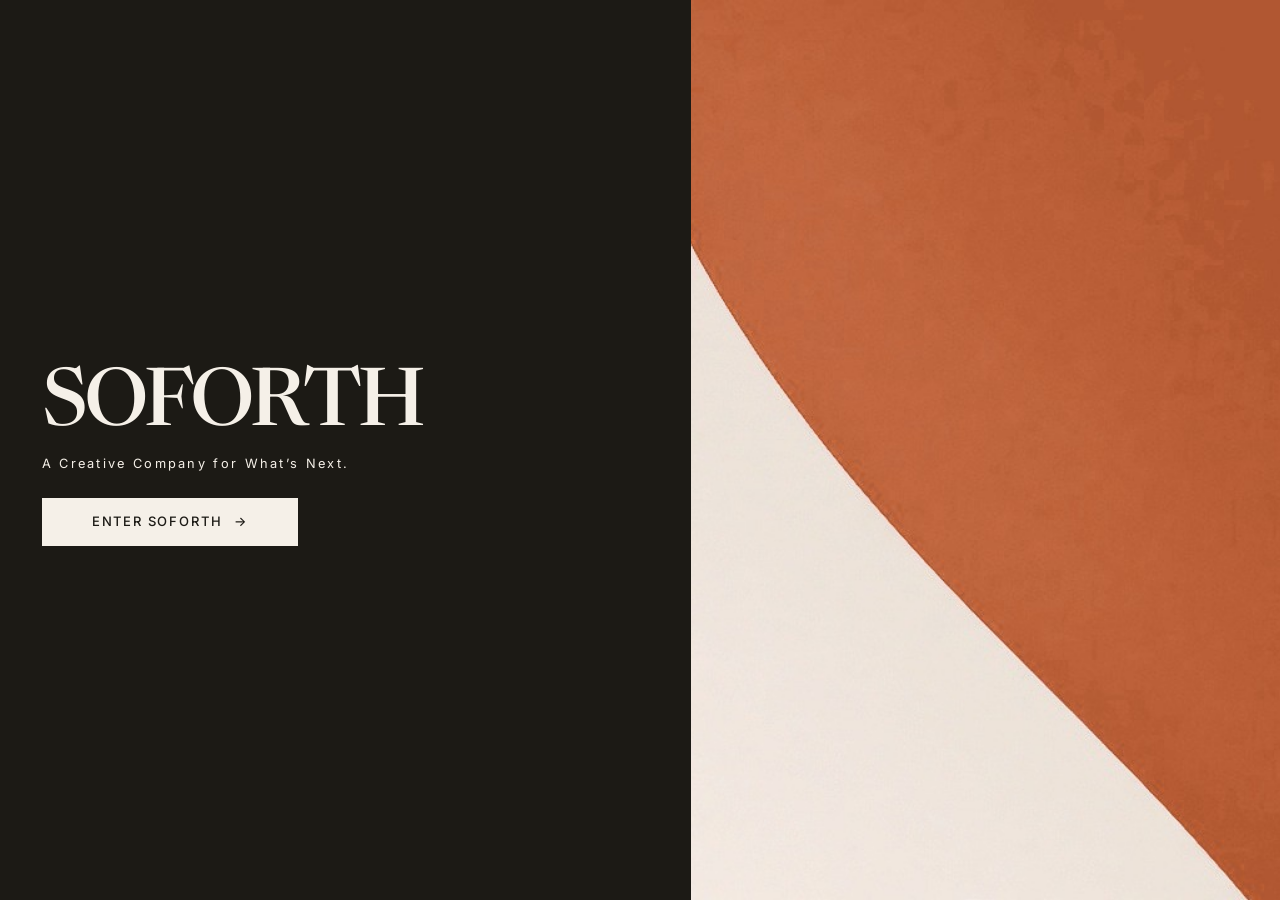
==== index.html @ f7edb219 "What you get: each workspace tool on a lit screen; drop brush thread and separate reel The 'What you" ====
<!DOCTYPE html>
<html lang="en">
<head>
  <meta charset="UTF-8" />
  <meta name="viewport" content="width=device-width, initial-scale=1.0" />
  <title>Soforth — A Creative Company for What’s Next.</title>
  <meta name="description" content="A creative company for what’s next." />
  <link rel="canonical" href="https://asksoforth.com/" />
  <meta property="og:type" content="website" />
  <meta property="og:site_name" content="Soforth" />
  <meta property="og:title" content="Soforth — A Creative Company for What’s Next." />
  <meta property="og:description" content="A creative company for what’s next." />
  <meta property="og:url" content="https://asksoforth.com/" />
  <meta property="og:image" content="https://asksoforth.com/images/connection.jpg" />
  <meta name="twitter:card" content="summary_large_image" />
  <link rel="preconnect" href="https://fonts.googleapis.com" />
  <link rel="preconnect" href="https://fonts.gstatic.com" crossorigin />
  <link href="https://fonts.googleapis.com/css2?family=Inter:wght@400;500&amp;family=Newsreader:ital,opsz,wght@0,6..72,500;1,6..72,500&amp;display=swap" rel="stylesheet" />
  <link rel="stylesheet" href="/css/soforth-public.css?v=sf1120c" />
  <script>
    /* Browsers without cross-page view transitions get a short fade instead. */
    if (!("onpagereveal" in window)) document.documentElement.classList.add("no-xvt");
  </script>
  <script type="speculationrules">
    { "prerender": [{ "source": "list", "urls": ["/studio/"], "eagerness": "moderate" }] }
  </script>
</head>
<body class="page-entrance">
  <a class="skip" href="#promise">Skip to the entrance</a>
  <header class="room entrance" id="entrance" aria-labelledby="promise">
    <div class="entrance__main">
      <div class="entrance__copy">
        <p class="wordmark">SOFORTH</p>
        <h1 class="statement" id="promise" tabindex="-1">A Creative Company for What’s Next.</h1>
        <a class="enter" href="/studio/"><span>Enter Soforth</span><span class="enter__arrow" aria-hidden="true">→</span></a>
      </div>
      <figure class="entrance__visual">
        <img src="/images/connection.jpg" width="1280" height="720" alt="Bone and burnt orange sharing one curved edge." />
      </figure>
    </div>
  </header>
  <script>
    (function () {
      var root = document.documentElement;
      if (!root.classList.contains("no-xvt")) return;
      if (window.matchMedia("(prefers-reduced-motion: reduce)").matches) return;
      var enter = document.querySelector(".enter");
      if (!enter) return;
      enter.addEventListener("click", function (event) {
        if (event.metaKey || event.ctrlKey || event.shiftKey || event.button !== 0) return;
        event.preventDefault();
        document.body.classList.add("is-leaving");
        window.setTimeout(function () { window.location.href = enter.href; }, 420);
      });
      window.addEventListener("pageshow", function () { document.body.classList.remove("is-leaving"); });
    })();
  </script>
</body>
</html>
---- css/soforth-public.css ----
/* Measured against bone #F5F0E8 and expressive orange #B65A32.
   Hue of #B65A32 is 0.0505 and saturation is 0.725.
   --orange-ink keeps that hue and saturation and lowers value
   until small text clears WCAG AA 4.5:1. #A8532E is 4.70:1.
   Bone on #B65A32 is 4.12:1, so small type on an orange field
   uses white, which is 4.67:1. Artwork stays #B65A32. */

:root {
  --bone: #f5f0e8;
  --ink: #1c1a15;
  --quiet: #5c564c;
  --on-dark: #ddd4c6;
  --line: #d5ccb8;
  --orange: #b65a32;
  --orange-ink: #a8532e;
  --on-orange: #ffffff;
}

* { box-sizing: border-box; }

@media (prefers-reduced-motion: reduce) {
  *, *::before, *::after {
    animation: none !important;
    transition: none !important;
    scroll-behavior: auto !important;
  }
}

body {
  margin: 0;
  min-height: 100vh;
  min-height: 100dvh;
  background: var(--bone);
  color: var(--ink);
  font-family: Inter, Helvetica, Arial, sans-serif;
  font-size: 16px;
  line-height: 1.5;
}

img { display: block; width: 100%; height: 100%; object-fit: cover; }
p, h1, h2, h3, h4, ul, ol, figure, figcaption { margin: 0; }
a { color: inherit; }
:focus-visible { outline: 2px solid var(--orange); outline-offset: 3px; }
.statement:focus,
.host__room:focus {
  outline: 2px solid var(--orange);
  outline-offset: 4px;
}
.entrance .statement:focus { outline-color: var(--bone); }

.banner {
  margin: 0;
  padding: 0.7rem 1.2rem;
  background: var(--ink);
  color: var(--bone);
  font-size: 13px;
  letter-spacing: 0.01em;
}

.skip {
  position: absolute;
  left: 0.6rem;
  top: -5rem;
  z-index: 3;
  display: inline-flex;
  align-items: center;
  min-height: 44px;
  padding: 0 0.9rem;
  background: var(--bone);
  color: var(--ink);
  font-size: 14px;
}
.skip:focus { top: 0.6rem; }

.u-hidden {
  position: absolute;
  width: 1px;
  height: 1px;
  padding: 0;
  margin: -1px;
  overflow: hidden;
  clip: rect(0, 0, 0, 0);
  white-space: nowrap;
  border: 0;
}

.world {
  order: 1;
  flex: 1;
  min-height: 0;
  width: min(1040px, 100%);
  margin-inline: auto;
  overflow: auto;
  background: var(--bone);
}

@media (prefers-reduced-motion: no-preference) {
  .world { scroll-behavior: smooth; }
  .is-arriving .entrance__main,
  .is-arriving .opener,
  .is-arriving .partner__open {
    animation: arrive 0.7s ease;
  }
}

@keyframes arrive {
  from { transform: translateY(12px); }
  to { transform: none; }
}

.kicker {
  font-size: 12px;
  font-weight: 500;
  letter-spacing: 0.16em;
  text-transform: uppercase;
  color: var(--quiet);
}
.kicker--on-dark { color: var(--on-dark); }
@media (max-width: 389px) {
  .kicker__line { display: block; }
}

.wordmark {
  font-family: Newsreader, Georgia, serif;
  font-weight: 500;
  font-size: 3.35rem;
  letter-spacing: -0.045em;
  line-height: 0.88;
}
.statement {
  margin-top: 0.9rem;
  font-family: Newsreader, Georgia, serif;
  font-size: 1.45rem;
  font-weight: 500;
  letter-spacing: -0.03em;
  line-height: 1.15;
}
.enter {
  display: inline-flex;
  align-items: center;
  justify-content: center;
  align-self: flex-start;
  width: 100%;
  min-height: 48px;
  margin-top: 1.25rem;
  padding: 0 1.35rem;
  background: var(--bone);
  color: var(--ink);
  font-size: 13px;
  font-weight: 500;
  letter-spacing: 0.14em;
  text-transform: uppercase;
  text-decoration: none;
}
.quiet-path { display: flex; flex-wrap: wrap; gap: 0.2rem 1.2rem; margin-top: 0.55rem; }
.quiet-path a {
  display: inline-flex;
  align-items: center;
  min-height: 44px;
  color: var(--on-dark);
  font-size: 15px;
  text-underline-offset: 0.28rem;
}
.body { margin-top: 0.75rem; max-width: 36em; color: var(--quiet); }
.body--light { color: var(--on-dark); }

.host {
  order: 2;
  flex: none;
  width: 100%;
  background: var(--bone);
  color: var(--ink);
  border-top: 1px solid var(--line);
  padding-bottom: env(safe-area-inset-bottom);
}
.host__bar {
  display: grid;
  grid-template-columns: auto minmax(0, 1fr) auto;
  grid-template-areas: "folio room book" "else else else";
  gap: 0 0.65rem;
  align-items: center;
  width: min(1040px, 100%);
  margin-inline: auto;
  padding: 0.15rem 0.85rem 0.1rem;
}
.host__folio { grid-area: folio; display: flex; flex-direction: row; align-items: center; gap: 0.4rem; }
.host__room { grid-area: room; align-self: center; }
.host__else { grid-area: else; display: flex; flex-wrap: wrap; gap: 0.1rem 0.85rem; }
.host__book { grid-area: book; }
.host__brand {
  position: absolute;
  width: 1px;
  height: 1px;
  padding: 0;
  margin: -1px;
  overflow: hidden;
  clip: rect(0, 0, 0, 0);
  white-space: nowrap;
  border: 0;
  font-size: 11px;
  font-weight: 500;
  letter-spacing: 0.18em;
  text-transform: uppercase;
}
.host__thread { display: block; width: 2.25rem; height: 2px; background: var(--line); }
.host__thread i { display: block; height: 100%; background: var(--orange); transition: width 0.55s ease; }
.host[data-step="1"] .host__thread i { width: 33%; }
.host[data-step="2"] .host__thread i { width: 66%; }
.host[data-step="3"] .host__thread i { width: 100%; }
.host__count { font-size: 12px; letter-spacing: 0.14em; color: var(--quiet); }
.host__room {
  margin: 0;
  font-family: Newsreader, Georgia, serif;
  font-size: 1.2rem;
  font-weight: 500;
  letter-spacing: -0.03em;
  line-height: 1;
  max-width: none;
}
.host__else a {
  display: inline-flex;
  align-items: center;
  min-height: 44px;
  color: var(--quiet);
  font-size: 15px;
  text-decoration: none;
}
.host__else a + a::before { content: "·"; margin-right: 0.85rem; color: var(--quiet); }
.host__book {
  display: inline-flex;
  align-items: center;
  justify-content: flex-end;
  width: auto;
  min-height: 44px;
  color: var(--ink);
  font-size: 12px;
  font-weight: 500;
  letter-spacing: 0.04em;
  text-transform: uppercase;
  text-decoration: none;
  white-space: nowrap;
  border-bottom: 1px solid var(--ink);
}
@media (max-width: 389px) {
  .host__thread { width: 1.5rem; }
  .host__room { font-size: 1.12rem; letter-spacing: -0.04em; }
  .host__book { font-size: 11px; letter-spacing: 0.02em; }
}

.entrance { background: var(--ink); color: var(--bone); }
.entrance__main { display: flex; flex-direction: column; }
.entrance__visual { order: -1; height: 220px; background: var(--orange); }
.entrance__visual img { object-position: 64% 42%; }
.entrance__copy { display: flex; flex-direction: column; padding: 1.35rem 1.2rem 0.5rem; }

.opener { background: var(--bone); color: var(--ink); }
.opener img { height: 210px; object-position: 28% center; }
.opener figcaption { padding: 1.2rem 1.15rem 1.35rem; }
.opener h1,
.opener h2,
.partner__block h2,
.close h2 {
  font-family: Newsreader, Georgia, serif;
  font-weight: 500;
  letter-spacing: -0.03em;
  line-height: 1.02;
}
.opener h1,
.opener h2 { margin-top: 0.4rem; font-size: 2.45rem; }
.opener figcaption p:last-child { margin-top: 0.7rem; max-width: 22em; color: #3c3832; }
.opener figcaption h1 + p { margin-top: 0.9rem; max-width: 34em; }

.folio {
  display: grid;
  grid-template-columns: 2.8rem minmax(0, 1fr);
  min-height: 168px;
  background: var(--bone);
  color: var(--ink);
  border-top: 1px solid var(--line);
}
.folio__spine {
  display: flex;
  align-items: center;
  justify-content: center;
  background: var(--orange);
  color: var(--on-orange);
}
.folio__spine p {
  margin: 0;
  writing-mode: vertical-rl;
  transform: rotate(180deg);
  font-family: Newsreader, Georgia, serif;
  font-size: 0.78rem;
  letter-spacing: 0.18em;
}
.folio__page { overflow: hidden; padding: 1.15rem 0 1.05rem 0.9rem; }
.folio__word { margin-top: 0.55rem; font-size: 3.15rem; line-height: 0.82; letter-spacing: -0.055em; white-space: nowrap; }
.folio__line { margin-top: 0.45rem; color: var(--quiet); }

.screen-moment { position: relative; height: 280px; background: var(--ink); color: var(--bone); }
.screen-moment img { object-position: center 62%; }
.screen-moment__copy { position: absolute; left: 1.15rem; right: 1.15rem; top: 1.15rem; max-width: 18rem; }
.screen-moment__line {
  margin-top: 0.45rem;
  font-family: Newsreader, Georgia, serif;
  font-weight: 500;
  font-size: 1.55rem;
  letter-spacing: -0.03em;
  line-height: 1.12;
  max-width: 16em;
}

.expression { background: var(--bone); color: var(--ink); }
.expression figure { height: 168px; background: var(--bone); }
.expression img { object-position: center 36%; }
.expression__copy { padding: 1.2rem 1.15rem 1.5rem; }
.expression__line {
  margin-top: 0.3rem;
  font-family: Newsreader, Georgia, serif;
  font-style: italic;
  font-weight: 500;
  font-size: 1.95rem;
  letter-spacing: -0.03em;
  line-height: 1.08;
}
.note { padding: 0.2rem 1.15rem 1.3rem; color: var(--quiet); font-size: 14px; }
.contact { padding: 0.2rem 1.2rem 1.6rem; }
.contact a {
  display: inline-flex;
  align-items: center;
  min-height: 44px;
  color: var(--ink);
  font-size: 15px;
  text-decoration: underline;
  text-underline-offset: 0.22em;
}

.partner { background: var(--bone); }
.partner__block,
.partner__paths,
.partner__experience { padding: 1.35rem 1.2rem 0.2rem; }
.partner__block h2,
.partner h3 { margin-top: 0.45rem; font-size: 2.05rem; max-width: 14em; }
.makes__lead {
  margin: 0.7rem 0 0;
  max-width: 28em;
  color: var(--ink);
  font-size: 1.0625rem;
  line-height: 1.45;
}
.makes { list-style: none; padding: 0; margin-top: 0.85rem; }
.makes li { margin-top: 0.85rem; color: var(--quiet); }
.makes strong {
  display: block;
  color: var(--ink);
  font-family: Newsreader, Georgia, serif;
  font-weight: 500;
  font-size: 1.45rem;
}
.ways { list-style: none; padding: 0.35rem 0 0; }
.ways__lead { margin-top: 0.4rem; color: var(--quiet); }
.ways__item {
  display: grid;
  grid-template-columns: 2.4rem minmax(0, 1fr);
  gap: 0.35rem 0.7rem;
  padding: 1.05rem 0 1.1rem;
  border-top: 1px solid var(--line);
}
.ways__item--2 { margin-left: 0.7rem; }
.ways__item--3 { margin-left: 1.4rem; }
.ways__index {
  color: var(--orange-ink);
  font-family: Newsreader, Georgia, serif;
  font-size: 1.15rem;
  padding-top: 0.15rem;
}
.ways h3 {
  font-family: Newsreader, Georgia, serif;
  font-weight: 500;
  font-size: 1.85rem;
  letter-spacing: -0.03em;
}
.ways h3::before {
  content: "";
  display: block;
  height: 2px;
  margin-bottom: 0.55rem;
  background: var(--orange);
}
.ways__item--1 h3::before { width: 1.6rem; }
.ways__item--2 h3::before { width: 3.4rem; }
.ways__item--3 h3::before { width: 6.2rem; }
.epithet {
  margin-top: 0.15rem;
  color: var(--orange-ink);
  font-family: Newsreader, Georgia, serif;
  font-style: italic;
  font-size: 1.2rem;
}
.benefit { margin-top: 0.35rem; max-width: 38em; }
.ways ul { list-style: none; padding: 0.5rem 0 0; }
.ways li li { margin-top: 0.4rem; color: var(--quiet); }
.aside { margin: 1.15rem 0 0.4rem; max-width: 38em; color: var(--quiet); font-size: 15px; }
.steps { list-style: none; padding: 0.55rem 0 0.4rem; }
.steps li {
  display: grid;
  grid-template-columns: 2.4rem minmax(0, 1fr);
  gap: 0.25rem 0.75rem;
  align-items: baseline;
  padding: 0.72rem 0;
  border-top: 1px solid var(--line);
}
.steps span { color: var(--orange-ink); font-family: Newsreader, Georgia, serif; font-size: 1.15rem; }
.steps strong { font-family: Newsreader, Georgia, serif; font-weight: 500; font-size: 1.25rem; }
.steps em { grid-column: 2; font-style: normal; color: var(--quiet); }
.close { padding: 1.5rem 1.2rem 1.7rem; background: var(--ink); color: var(--bone); }
.close h2 { margin-top: 0.4rem; font-size: 2.2rem; max-width: 12em; }
.dest { margin-top: 0.75rem; color: var(--on-dark); font-size: 14px; }

@media (min-width: 720px) {
  .wordmark { font-size: 4.4rem; }
  .statement { font-size: 1.7rem; }
  .enter { width: auto; min-width: 16rem; }
  .entrance__main { display: grid; grid-template-columns: 1.05fr 0.95fr; min-height: 520px; }
  .entrance__visual { order: 0; height: auto; min-height: 520px; }
  .entrance__visual img { object-position: 68% center; }
  .entrance__copy { justify-content: center; padding: 2.6rem 2.2rem; }
  .opener { display: grid; }
  .opener img { height: 280px; min-height: 0; object-position: left center; }
  .folio { grid-template-columns: 3.4rem minmax(0, 1fr); min-height: 210px; }
  .folio__spine p { font-size: 0.9rem; letter-spacing: 0.24em; }
  .folio__page { padding: 1.7rem 0 1.35rem 1.4rem; }
  .folio__word { margin-top: 0.7rem; font-size: 6.4rem; }
  .screen-moment { height: 300px; }
  .screen-moment__copy { left: 2rem; top: 1.6rem; max-width: 22rem; }
  .screen-moment__line { font-size: 2rem; }
  .expression { display: grid; grid-template-columns: 0.92fr 1.08fr; align-items: center; }
  .expression figure { height: 240px; min-height: 0; }
  .expression__copy { display: flex; flex-direction: column; justify-content: flex-end; padding: 2rem 1.8rem 2.2rem 1.5rem; }
  .expression__line { font-size: 2.05rem; }
  .partner__open { display: grid; grid-template-columns: 1.05fr 0.95fr; gap: 2rem; padding: 2.2rem 2rem 0.4rem; }
  .partner__block { padding: 0; }
  .partner__block h2 { font-size: 2.4rem; }
  .partner__paths,
  .partner__experience { padding-left: 2rem; padding-right: 2rem; }
  .ways__item--2 { margin-left: 1.6rem; }
  .ways__item--3 { margin-left: 3.2rem; }
  .ways h3 { font-size: 2.05rem; }
  .close { display: grid; grid-template-columns: 1.05fr 0.95fr; gap: 2rem; align-items: end; padding: 2.4rem 2rem; }
  .close h2 { font-size: 2.8rem; }
}

@media (min-width: 760px) {
  .host__bar {
    grid-template-columns: 7.2rem minmax(0, 1fr) auto;
    grid-template-areas: "folio room book" "folio else book";
    column-gap: 1.15rem;
    row-gap: 0.1rem;
    min-height: 78px;
    padding: 0.5rem 1.15rem 0.55rem;
  }
  .host__brand {
    position: static;
    width: auto;
    height: auto;
    margin: 0;
    overflow: visible;
    clip: auto;
    white-space: normal;
  }
  .host__folio { flex-direction: column; align-items: flex-start; gap: 0.28rem; }
  .host__thread { width: 4.6rem; margin-left: 0; }
  .host__room { font-size: 1.55rem; }
  .host__book {
    justify-content: flex-start;
    width: auto;
    min-height: 48px;
    font-size: 13px;
    letter-spacing: 0.08em;
    border-bottom: 1px solid var(--ink);
  }
}

@media (min-width: 1040px) {
  .wordmark { font-size: 5rem; }
  .statement { margin-top: 1.15rem; font-size: 1.85rem; }
  .entrance__main { min-height: 560px; grid-template-columns: 1.08fr 0.92fr; }
  .entrance__visual { min-height: 560px; }
  .entrance__copy { padding: 3.2rem 2.6rem; }
  .opener {
    display: grid;
    grid-template-columns: 1.12fr 0.88fr;
    height: auto;
    align-items: stretch;
  }
  .opener img { height: 100%; min-height: 380px; object-position: 30% center; }
  .opener figcaption {
    position: static;
    width: auto;
    display: flex;
    flex-direction: column;
    justify-content: flex-end;
    padding: 2.2rem 2rem 2.4rem 1.7rem;
  }
  .opener h1,
  .opener h2 { font-size: 2.45rem; line-height: 1.08; }
  .folio { grid-template-columns: 4.25rem minmax(0, 1fr); min-height: 250px; }
  .folio__spine p { font-size: 0.95rem; letter-spacing: 0.28em; }
  .folio__page { padding: 1.85rem 0 1.55rem 1.6rem; }
  .folio__word { margin-top: 1.15rem; font-size: 10.5rem; line-height: 0.8; }
  .folio__line { margin-top: 0.35rem; }
  .screen-moment { height: 320px; }
  .screen-moment__copy { left: 2.2rem; right: 2.2rem; top: 2.1rem; max-width: 22rem; }
  .screen-moment__line { font-size: 2.15rem; }
  .expression { min-height: 0; align-items: center; }
  .expression figure { height: 260px; min-height: 0; }
  .expression__copy { padding: 2rem 2rem 2.3rem 1.7rem; }
  .expression__line { font-size: 2.7rem; }
  .note { padding: 0.85rem 1.5rem 1.1rem; }
  .partner__open { padding: 2.4rem 2rem 2rem; }
  .partner__block h2 { font-size: 2.5rem; }
  .partner__paths { padding: 0.4rem 2rem 1.2rem; }
  .ways__item { grid-template-columns: 3.2rem minmax(0, 1fr); gap: 0.35rem 0.8rem; padding: 1.15rem 0 1.2rem; }
  .ways__item--2 { margin-left: 2.4rem; }
  .ways__item--3 { margin-left: 4.8rem; }
  .ways__index { font-size: 1.2rem; }
  .ways h3 { font-size: 2.15rem; }
  .partner__experience { padding: 0.2rem 2rem 1.6rem; }
  .steps li { grid-template-columns: 2.6rem 11rem minmax(0, 1fr); gap: 0.8rem; }
  .steps em { grid-column: auto; }
  .close { padding: 2.6rem 2rem; }
  .close h2 { font-size: 3rem; }
}

@media (prefers-reduced-motion: no-preference) {
  html:has(body.page-studio) { scroll-behavior: smooth; }
}

.page-entrance { background: var(--ink); color: var(--bone); }
.page-entrance .entrance,
.page-entrance .entrance__main { min-height: 100vh; min-height: 100dvh; }
.page-entrance .entrance__copy { flex: 1; justify-content: flex-end; padding-bottom: 1.6rem; }

.page-studio { background: var(--bone); }
.site-head {
  position: sticky;
  top: 0;
  z-index: 2;
  background: var(--bone);
  border-bottom: 1px solid var(--line);
}
.site-head__inner {
  display: flex;
  flex-wrap: nowrap;
  align-items: center;
  justify-content: space-between;
  gap: 0.75rem;
  width: min(1040px, 100%);
  margin-inline: auto;
  padding: 0.2rem 1rem;
}
.site-head__mark {
  display: inline-flex;
  align-items: center;
  min-height: 44px;
  font-family: Newsreader, Georgia, serif;
  font-weight: 500;
  font-size: 1.35rem;
  letter-spacing: 0.12em;
  text-decoration: none;
}
.site-nav {
  display: flex;
  flex: 0 0 auto;
  flex-wrap: nowrap;
  align-items: center;
  gap: 0.15rem 0.85rem;
}
.site-nav a {
  display: inline-flex;
  align-items: center;
  min-height: 44px;
  color: var(--ink);
  font-size: 15px;
  text-decoration: none;
  white-space: nowrap;
}
.site-nav a.site-nav__talk {
  min-height: 44px;
  padding: 0 0.85rem;
  border: 1px solid var(--ink);
  font-size: 12px;
  font-weight: 500;
  letter-spacing: 0.08em;
  text-transform: uppercase;
}
.site-nav a.site-nav__talk:hover {
  background: var(--ink);
  color: var(--bone);
}
.site-foot {
  width: min(1040px, 100%);
  margin-inline: auto;
  padding: 0.35rem 1.15rem 1.1rem;
}
.site-foot a {
  display: inline-flex;
  align-items: center;
  min-height: 44px;
  color: var(--quiet);
  font-size: 15px;
  text-decoration: none;
}
.page-studio .close {
  display: flex;
  flex-direction: column;
  align-items: flex-start;
  gap: 0;
  padding: 2rem 1.2rem 1.5rem;
}
.page-studio .close h2 {
  color: var(--bone);
  max-width: 11em;
}
.page-studio .close .body { margin-top: 0.85rem; max-width: 34em; }
.close__book {
  display: inline-flex;
  align-items: center;
  justify-content: center;
  min-height: 48px;
  margin-top: 1.35rem;
  padding: 0 1.25rem;
  background: var(--orange);
  color: var(--on-orange);
  font-size: 15px;
  font-weight: 500;
  letter-spacing: 0.08em;
  text-transform: uppercase;
  text-decoration: none;
}
.close__book:hover { background: var(--orange-ink); }
.close__book:focus-visible { outline-color: var(--bone); }
.page-studio .close { border-top: 3px solid var(--orange); }
.close__mail { margin: 0.35rem 0 0; }
.close__mail a {
  display: inline-flex;
  align-items: center;
  min-height: 44px;
  color: var(--bone);
  font-size: 15px;
  text-decoration: underline;
  text-underline-offset: 0.22em;
}
@media (max-width: 389px) {
  .site-head__mark { font-size: 1.15rem; letter-spacing: 0.08em; }
  .site-nav { gap: 0.35rem; }
  .site-nav a.site-nav__talk { padding: 0 0.65rem; letter-spacing: 0.05em; }
}
.site-main {
  width: min(1040px, 100%);
  margin-inline: auto;
}
.page-studio .site-main { width: 100%; max-width: none; }
.page-studio #story { width: min(1040px, 100%); margin-inline: auto; }
.page-studio #story,
.page-studio #services,
.page-studio #contact { scroll-margin-top: 6.5rem; }

@media (min-width: 720px) {
  .page-entrance .entrance__copy { justify-content: center; padding-bottom: 2.2rem; }
}

.page-entrance .statement {
  margin-top: 0.85rem;
  max-width: 18em;
  font-family: Inter, Helvetica, Arial, sans-serif;
  font-size: 0.8125rem;
  font-weight: 400;
  letter-spacing: 0.11em;
  line-height: 1.55;
  text-wrap: balance;
}
.page-entrance .enter { margin-top: 1.45rem; }
.page-studio .folio { grid-template-columns: minmax(0, 1fr); min-height: 0; }
.page-studio .folio__page {
  min-height: 0;
  border-left: 0.4rem solid var(--orange);
  padding: 0.7rem 0 0.55rem 0.85rem;
}
.page-studio .folio__word {
  margin-top: 0;
  font-size: clamp(2.15rem, 5.2vw, 3.35rem);
  line-height: 0.9;
  letter-spacing: -0.045em;
}
.page-studio .screen-moment { height: 168px; }
.page-studio .screen-moment img { object-fit: cover; object-position: center 46%; }
.page-studio .expression figure { height: 240px; }
.page-studio .expression img { object-fit: cover; object-position: center 78%; }
.page-studio .opener .lede {
  margin-top: 0.95rem;
  max-width: 36em;
  font-family: Inter, Helvetica, Arial, sans-serif;
  font-size: 1.0625rem;
  font-weight: 400;
  line-height: 1.55;
  color: #3c3832;
}
.page-studio .opener figcaption .credo {
  margin-top: 1.15rem;
  padding-top: 0.75rem;
  border-top: 1px solid var(--line);
  max-width: 16em;
  font-family: Newsreader, Georgia, serif;
  font-style: italic;
  font-weight: 500;
  font-size: 1.2rem;
  line-height: 1.35;
  color: var(--ink);
}
.page-studio .ways__item,
.page-studio .ways__item--2,
.page-studio .ways__item--3 { margin-left: 0; }
.page-studio .ways { display: grid; }
.page-studio .ways h3::before { width: 1.6rem; }
.page-studio .aside {
  margin: 1.85rem 0 0.35rem;
  padding-top: 0.95rem;
  border-top: 1px solid rgba(28, 26, 21, 0.2);
  max-width: none;
  font-family: Newsreader, Georgia, serif;
  font-style: italic;
  font-weight: 500;
  font-size: 0.95rem;
  line-height: 1.45;
  color: var(--quiet);
}
.practice {
  display: block;
  padding: 3.2rem max(1.15rem, calc((100% - 1040px) / 2)) 2.6rem;
  border-top: 1px solid var(--line);
  background: var(--bone);
}
.practice .kicker { color: var(--orange-ink); }
.practice h2 {
  margin-top: 0.65rem;
  max-width: 12em;
  font-family: Newsreader, Georgia, serif;
  font-weight: 500;
  font-size: clamp(2.75rem, 5.6vw, 5.05rem);
  letter-spacing: -0.035em;
  line-height: 0.92;
}
.practice h2::before { content: none; }
.practice__rule {
  width: 4.75rem;
  height: 2px;
  margin: 1.15rem 0 0;
  border: 0;
  background: var(--orange);
}
.practice__note {
  margin-top: 0.95rem;
  max-width: 28em;
  color: #3c3832;
  font-size: 1.0625rem;
  line-height: 1.5;
}
.page-studio .partner { background: transparent; }
.page-studio .partner__warm {
  width: min(1040px, 100%);
  margin-inline: auto;
  background: #efe6d8;
}
.page-studio .partner__paths,
.page-studio .process {
  padding-left: 1.15rem;
  padding-right: 1.15rem;
}
.page-studio .partner__paths { padding-top: 2.4rem; }
.page-studio #services-title { margin-bottom: 1.15rem; }
.page-studio .makes {
  display: grid;
  gap: 0;
  margin-top: 2rem;
}
.page-studio .makes li {
  margin-top: 0;
  padding: 0.85rem 0 0.95rem;
  border-top: 1px solid var(--orange);
  color: var(--quiet);
  font-size: 0.98rem;
  line-height: 1.45;
}
.page-studio .makes strong {
  margin-bottom: 0.2rem;
  font-size: clamp(1.7rem, 3vw, 2.15rem);
  letter-spacing: -0.03em;
}
.page-studio .process {
  margin-top: 0;
  padding-top: 2.1rem;
  padding-bottom: 2.4rem;
  border-top: 1px solid rgba(28, 26, 21, 0.14);
}
.page-studio #services-title,
.page-studio .process .kicker { color: var(--orange-ink); }
.page-studio .process .kicker { margin-top: 0.2rem; }
.page-studio .process .steps li { border-top-color: var(--orange); }
.page-studio #practice,
.page-studio #see-it,
.page-studio #services,
.page-studio #contact { scroll-margin-top: 5.5rem; }
.entrance__visual,
.opener,
.expression figure,
.screen-moment { overflow: hidden; }
.is-waiting { opacity: 0; transform: translateY(22px); }
.is-waiting.is-in {
  opacity: 1;
  transform: none;
  transition: opacity 0.9s ease, transform 0.9s ease;
  transition-delay: var(--reveal-delay, 0ms);
}
.is-waiting[data-reveal="media"] { opacity: 1; transform: none; }
.is-waiting[data-reveal="media"] img { transform: translateY(18px) scale(1.06); }
.is-waiting[data-reveal="media"].is-in img {
  transform: none;
  transition: transform 1.2s ease;
  transition-delay: var(--reveal-delay, 0ms);
}
@media (min-width: 720px) {
  .page-entrance .statement { letter-spacing: 0.14em; max-width: none; }
  .page-studio .screen-moment { height: 220px; }
  .page-studio .expression figure { height: 320px; }
  .page-studio .folio__page { padding-left: 1.15rem; }
  .practice { padding-top: 3.8rem; padding-bottom: 3rem; }
}
@media (min-width: 768px) {
  .page-studio .ways {
    grid-template-columns: repeat(3, minmax(0, 1fr));
    gap: 0 1rem;
    align-items: start;
  }
  .page-studio .ways__item {
    display: block;
    margin-left: 0;
    border-top: 2px solid var(--orange);
    padding: 0.8rem 0 0;
  }
  .page-studio .ways__item + .ways__item {
    box-shadow: inset 1px 0 0 rgba(28, 26, 21, 0.14);
    padding-left: 0.85rem;
  }
  .page-studio .ways__index { display: block; margin-bottom: 0.3rem; }
  .page-studio .ways h3 { font-size: 1.5rem; }
  .page-studio .epithet { font-size: 1.02rem; }
  .page-studio .benefit,
  .page-studio .ways li li {
    font-size: 0.92rem;
    line-height: 1.45;
  }
}
@media (min-width: 1024px) {
  .page-entrance .statement {
    font-size: 0.8rem;
    letter-spacing: 0.18em;
    white-space: nowrap;
  }
  .page-studio .screen-moment { height: 260px; }
  .page-studio .expression figure { height: 380px; }
  .page-studio .ways { gap: 0 1.75rem; }
  .page-studio .ways__item + .ways__item { padding-left: 1.5rem; }
  .page-studio .ways h3 { font-size: 1.85rem; }
  .page-studio .epithet { font-size: 1.2rem; }
  .page-studio .benefit,
  .page-studio .ways li li { font-size: 1rem; }
  .page-studio .ways__item {
    display: block;
    border-top: 2px solid var(--orange);
    padding-top: 0.9rem;
  }
  .page-studio .ways__item + .ways__item {
    box-shadow: inset 1px 0 0 rgba(28, 26, 21, 0.14);
    padding-left: 1.5rem;
  }
  .page-studio .ways__index { display: block; margin-bottom: 0.35rem; }
  .page-studio .process .steps {
    display: grid;
    grid-template-columns: repeat(4, minmax(0, 1fr));
    gap: 1.15rem;
  }
  .page-studio .process .steps li {
    display: block;
    border-top: 2px solid var(--orange);
    padding: 0.75rem 0 0;
  }
  .page-studio .process .steps span,
  .page-studio .process .steps strong,
  .page-studio .process .steps em { display: block; }
  .page-studio .process .steps strong { margin-top: 0.2rem; }
  .page-studio .process .steps em { margin-top: 0.4rem; }
}
@media (prefers-reduced-motion: no-preference) {
  .entrance__visual img { animation: settle 1.2s ease both; }
  .close__book,
  .site-nav a.site-nav__talk { transition: background-color 0.2s ease, color 0.2s ease; }
}
@keyframes settle {
  from { transform: scale(1.03); }
  to { transform: scale(1); }
}
@media (prefers-reduced-motion: reduce) {
  .is-waiting,
  .is-waiting img { opacity: 1 !important; transform: none !important; }
}
.page-studio .close {
  padding-left: 1.15rem;
  padding-right: 1.15rem;
}
@media print {
  .is-waiting,
  .is-waiting.is-in,
  .is-waiting img {
    opacity: 1 !important;
    transform: none !important;
    animation: none !important;
    transition: none !important;
  }
  .site-head { position: static !important; }
}

/* ------------------------------------------------------------------
   Entrance → Studio: the Entrance dissolves into the Studio
   (cross-page view transitions). The wordmark and the hero image
   carry across; everything else dissolves. 19 Nov 2026.
   ------------------------------------------------------------------ */
@view-transition { navigation: auto; }
@media (prefers-reduced-motion: reduce) {
  @view-transition { navigation: none; }
}
.page-entrance .wordmark,
.page-studio .site-head__mark { view-transition-name: sf-wordmark; }
.page-entrance .entrance__visual,
.page-studio .opener > img { view-transition-name: sf-hero; }

::view-transition-group(sf-wordmark),
::view-transition-group(sf-hero) {
  animation-duration: 1.05s;
  animation-timing-function: cubic-bezier(0.22, 0.61, 0.16, 1);
}
::view-transition-old(sf-hero),
::view-transition-new(sf-hero) {
  height: 100%;
  object-fit: cover;
  animation-duration: 1.05s;
}
::view-transition-old(sf-hero) { animation-name: sf-dissolve-out; }
::view-transition-new(sf-hero) { animation-name: sf-dissolve-in; }
::view-transition-old(root) { animation: sf-dissolve-out 0.75s ease both; }
::view-transition-new(root) { animation: sf-rise-in 0.95s 0.12s cubic-bezier(0.22, 0.61, 0.16, 1) both; }
@keyframes sf-dissolve-out {
  to { opacity: 0; filter: blur(8px); }
}
@keyframes sf-dissolve-in {
  from { opacity: 0; filter: blur(8px); }
}
@keyframes sf-rise-in {
  from { opacity: 0; transform: translateY(16px); }
}

/* Fallback where cross-page transitions aren't supported: a short fade. */
.no-xvt .page-entrance { transition: opacity 0.42s ease, filter 0.42s ease; }
.no-xvt .page-entrance.is-leaving { opacity: 0; filter: blur(6px); }
@media (prefers-reduced-motion: no-preference) {
  .no-xvt .page-studio { animation: sf-rise-in 0.7s ease both; }
}

/* The Enter link: the arrow leads the eye. */
.enter { gap: 0.7rem; }
.enter__arrow { display: inline-block; transition: transform 0.35s cubic-bezier(0.22, 0.61, 0.16, 1); }
.enter:hover .enter__arrow,
.enter:focus-visible .enter__arrow { transform: translateX(6px); }

/* ------------------------------------------------------------------
   Studio: "See it" teaching section. 19 Nov 2026.
   ------------------------------------------------------------------ */
.learn {
  padding: 3.2rem max(1.15rem, calc((100% - 1040px) / 2)) 3rem;
  border-top: 1px solid var(--line);
  background: #efe8dc;
}
.learn > .kicker { color: var(--orange-ink); }
.learn h2 {
  margin-top: 0.65rem;
  max-width: 13em;
  font-family: Newsreader, Georgia, serif;
  font-weight: 500;
  font-size: clamp(2.3rem, 4.6vw, 4.1rem);
  letter-spacing: -0.035em;
  line-height: 0.95;
}
.learn__note { margin-top: 0.95rem; max-width: 32em; color: #3c3832; font-size: 1.0625rem; }

.learn__demo {
  display: grid;
  gap: 1.6rem;
  margin-top: 2.2rem;
}
.learn__phone {
  width: min(340px, 100%);
  margin: 0 auto;
  padding: 0.55rem 0.55rem 0.9rem;
  border: 1px solid var(--line);
  border-radius: 30px;
  background: #fff;
  box-shadow: 0 18px 40px -26px rgba(28, 26, 21, 0.45);
}
.learn__phone-head {
  display: flex;
  align-items: center;
  gap: 0.5rem;
  padding: 0.5rem 0.75rem 0.6rem;
  border-bottom: 1px solid rgba(28, 26, 21, 0.06);
  font-size: 14px;
  font-weight: 500;
}
.learn__avatar {
  display: inline-flex;
  align-items: center;
  justify-content: center;
  width: 28px;
  height: 28px;
  border-radius: 50%;
  background: #eadfd2;
  font-size: 12px;
}
.learn__chan { margin-left: auto; color: var(--quiet); font-size: 12px; font-weight: 400; }
.learn__bubble {
  max-width: 84%;
  margin: 0.6rem 0.6rem 0;
  padding: 0.55rem 0.85rem;
  border-radius: 18px;
  font-size: 15px;
  line-height: 1.4;
}
.learn__bubble--them { background: #efefef; border-bottom-left-radius: 6px; }
.learn__bubble--you {
  margin-left: auto;
  background: var(--ink);
  color: var(--bone);
  border-bottom-right-radius: 6px;
}
.learn__hl {
  background-image: linear-gradient(var(--orange), var(--orange));
  background-repeat: no-repeat;
  background-position: 0 100%;
  background-size: 100% 2px;
  padding-bottom: 1px;
}
.learn__phone figcaption {
  margin: 0.85rem 0.8rem 0;
  color: var(--quiet);
  font-size: 12px;
  line-height: 1.4;
}

.learn__why ol { margin-top: 0.7rem; padding: 0; list-style: none; counter-reset: why; }
.learn__why li {
  position: relative;
  padding: 0.85rem 0 0.85rem 2.4rem;
  border-top: 1px solid var(--line);
  color: #3c3832;
  counter-increment: why;
}
.learn__why li::before {
  content: counter(why, decimal-leading-zero);
  position: absolute;
  left: 0;
  top: 0.9rem;
  color: var(--orange-ink);
  font-size: 12px;
  letter-spacing: 0.12em;
}
.learn__why strong { display: block; color: var(--ink); font-family: Newsreader, Georgia, serif; font-size: 1.3rem; font-weight: 500; }
.learn__aside { margin-top: 0.9rem; color: var(--quiet); font-size: 14px; }

/* With motion: each reason lights up its part of the reply as you scroll. */
.learn.is-live .learn__hl { background-size: 0% 2px; transition: background-size 0.6s ease; }
.learn.is-live .learn__hl.is-on { background-size: 100% 2px; }
.learn.is-live .learn__why li { opacity: 0.5; transition: opacity 0.4s ease; }
.learn.is-live .learn__why li.is-on { opacity: 1; }

.learn__path { position: relative; margin-top: 2.8rem; }
.learn__path > .kicker { color: var(--orange-ink); }
.learn__steps { display: grid; gap: 0; margin-top: 0.8rem; padding: 0; list-style: none; }
.learn__steps li { padding: 0.8rem 0; border-top: 2px solid var(--orange); }
.learn__steps span { color: var(--orange-ink); font-size: 12px; letter-spacing: 0.12em; }
.learn__steps strong { display: block; margin-top: 0.2rem; font-family: Newsreader, Georgia, serif; font-size: 1.3rem; font-weight: 500; }
.learn__steps em { display: block; margin-top: 0.3rem; color: var(--quiet); font-style: normal; font-size: 15px; }
.learn__line { display: none; }

.learn__ask {
  margin-top: 2.6rem;
  padding: 1.4rem 1.2rem;
  background: var(--ink);
  color: var(--bone);
}
.learn__ask .kicker { color: var(--on-dark); }
.learn__ask-line { margin-top: 0.5rem; max-width: 26em; font-family: Newsreader, Georgia, serif; font-size: 1.5rem; line-height: 1.2; }
.learn__chips { display: flex; flex-wrap: wrap; gap: 0.5rem; margin-top: 1rem; padding: 0; list-style: none; }
.learn__chips li { padding: 0.5rem 0.8rem; border: 1px solid rgba(245, 240, 232, 0.35); font-size: 14px; }

@media (min-width: 900px) {
  .learn { padding-top: 4rem; padding-bottom: 3.6rem; }
  .learn__demo { grid-template-columns: minmax(0, 360px) minmax(0, 1fr); gap: 3rem; align-items: start; }
  .learn__phone { margin: 0; }
  .learn__why { padding-top: 0.4rem; }
  .learn__why li { padding-top: 1.6rem; padding-bottom: 1.6rem; }
  .learn__steps { grid-template-columns: repeat(4, minmax(0, 1fr)); gap: 1.15rem; }
  .learn__steps li { border-top-color: rgba(182, 90, 50, 0.25); }
  .learn__line {
    display: block;
    position: absolute;
    left: 0;
    right: 0;
    top: 2.15rem;
    height: 2px;
    pointer-events: none;
  }
  .learn__line span { display: block; height: 100%; background: var(--orange); transform-origin: left center; }
  .learn.is-live .learn__line span { transform: scaleX(0); }
  .learn__ask { display: grid; grid-template-columns: 1fr auto; align-items: center; gap: 0.5rem 2rem; padding: 1.8rem 2rem; }
  .learn__ask .kicker { grid-column: 1 / -1; }
  .learn__chips { margin-top: 0; }
}
@media print {
  .learn .learn__why li { opacity: 1 !important; }
  .learn .learn__hl { background-size: 100% 2px !important; }
}

/* ------------------------------------------------------------------
   Studio page cohesion, 19 Nov 2026.
   One section system: every section runs full width with its content
   in the same 1040px column, separated by one hairline in alpha ink
   (blends on bone and sand alike). Backgrounds alternate bone / sand.
   ------------------------------------------------------------------ */
:root {
  --line-a: rgba(28, 26, 21, 0.12);
  --sand: #efe8dc;
  --gutter: max(1.15rem, calc((100% - 1040px) / 2));
}
.page-studio #story { border-bottom: 0; }
.page-studio .opener { border-bottom: 1px solid var(--line-a); }
.page-studio .practice,
.page-studio .learn,
.page-studio .services,
.page-studio .talk { border-top: 1px solid var(--line-a); }
.page-studio .learn { background: var(--sand); }

/* Services: no inset box; same column and rhythm as the other sections. */
.page-studio .services {
  padding: 3.2rem var(--gutter) 2.8rem;
  background: var(--bone);
}
.page-studio .services .partner__paths { padding: 0; }
.page-studio .services .aside { border-top-color: var(--line-a); }

/* Let's talk: one dark card, the same family as the Ask Soforth card. */
.page-studio .talk {
  padding: 3.2rem var(--gutter) 3.6rem;
  background: var(--sand);
}
.talk__card {
  display: grid;
  gap: 2rem;
  padding: 1.8rem 1.25rem 1.6rem;
  background: var(--ink);
  color: var(--bone);
  border-top: 3px solid var(--orange);
}
.talk__main h2 {
  margin-top: 0.55rem;
  max-width: 11em;
  color: var(--bone);
  font-family: Newsreader, Georgia, serif;
  font-weight: 500;
  font-size: clamp(2.3rem, 4.4vw, 3.6rem);
  letter-spacing: -0.035em;
  line-height: 0.98;
}
.talk__main .body { margin-top: 0.9rem; max-width: 30em; }
.talk__steps { margin-top: 0.7rem; padding: 0; list-style: none; }
.talk__steps li {
  display: grid;
  grid-template-columns: 2.2rem minmax(0, 1fr);
  gap: 0.15rem 0.6rem;
  padding: 0.8rem 0;
  border-top: 1px solid rgba(245, 240, 232, 0.16);
}
.talk__steps span { color: #e3a07c; font-size: 12px; letter-spacing: 0.12em; padding-top: 0.35rem; }
.talk__steps strong { color: var(--bone); font-family: Newsreader, Georgia, serif; font-weight: 500; font-size: 1.2rem; }
.talk__steps em {
  grid-column: 2;
  color: rgba(245, 240, 232, 0.72);
  font-style: normal;
  font-size: 14px;
  line-height: 1.5;
}
.learn__ask { border-top: 3px solid var(--orange); }

/* Concentric corners on the example phone: inner radius = outer radius − padding. */
.learn__phone { --r: 30px; --pad: 9px; border-radius: var(--r); padding: var(--pad) var(--pad) 0.9rem; }
.learn__phone-head { border-radius: calc(var(--r) - var(--pad)) calc(var(--r) - var(--pad)) 0 0; }

@media (min-width: 900px) {
  .talk__card {
    grid-template-columns: minmax(0, 1.05fr) minmax(0, 1fr);
    gap: 3.2rem;
    padding: 2.8rem 2.6rem 2.4rem;
  }
  .talk__next { padding-top: 0.2rem; }
}
/* Services: column dividers run the full height of the row. */
@media (min-width: 720px) {
  .page-studio .ways { align-items: stretch; }
  .page-studio .ways__item + .ways__item { box-shadow: inset 1px 0 0 var(--line-a); }
}
.page-studio .site-foot { padding-inline: 0; }
@media (max-width: 1072px) {
  .page-studio .site-foot { padding-inline: 1.15rem; }
}

/* ------------------------------------------------------------------
   Studio, 19 Nov (b): the hero bleeds to the edge like "See it";
   "One identity" closes the page as its mirror; dark cards soften
   to a warm espresso instead of near-black.
   ------------------------------------------------------------------ */
:root { --espresso: #2e2520; }
.page-studio #story { width: 100%; max-width: none; }
.page-studio .opener { border-bottom: 0; }
.page-studio .opener img { height: 62vw; max-height: 420px; }

/* Closing band: same treatment, image on the other side. */
.page-studio .expression--close {
  border-top: 1px solid var(--line-a);
  background: var(--bone);
}
.page-studio .expression--close figure { height: 62vw; max-height: 360px; }
.page-studio .expression--close .expression__copy { padding: 1.6rem var(--gutter) 2.2rem; }

@media (min-width: 900px) {
  .page-studio .opener,
  .page-studio .expression--close { container-type: inline-size; }
  .page-studio .opener {
    display: grid;
    grid-template-columns: minmax(0, 1.2fr) minmax(0, 1fr);
    min-height: min(76vh, 660px);
    align-items: stretch;
  }
  .page-studio .opener img { height: 100%; max-height: none; min-height: 460px; }
  .page-studio .opener figcaption {
    justify-content: center;
    padding: 3rem max(1.15rem, calc((100cqw - 1040px) / 2)) 3rem 3.2rem;
  }
  .page-studio .opener h1 { font-size: clamp(2.6rem, 3.6vw, 3.4rem); line-height: 1.02; }

  .page-studio .expression--close {
    display: grid;
    grid-template-columns: minmax(0, 1fr) minmax(0, 1.2fr);
    min-height: min(64vh, 560px);
    align-items: stretch;
  }
  .page-studio .expression--close figure { order: 2; height: auto; max-height: none; min-height: 420px; }
  .page-studio .expression--close figure { position: relative; }
  .page-studio .expression--close img {
    position: absolute;
    inset: 0;
    width: 100%;
    height: 100%;
    object-fit: cover;
    object-position: center 60%;
  }
  .page-studio .expression--close .expression__copy {
    order: 1;
    align-self: stretch;
    display: flex;
    flex-direction: column;
    justify-content: center;
    padding: 3rem 3.2rem 3rem max(1.15rem, calc((100cqw - 1040px) / 2));
  }
  .page-studio .expression--close .expression__line { font-size: clamp(2.6rem, 3.8vw, 3.6rem); }
}

/* Softer dark: warm espresso for both cards. */
.page-studio .talk__card,
.page-studio .learn__ask { background: var(--espresso); }

/* ------------------------------------------------------------------
   Studio · Inside your workspace (one slide at a time)
   ------------------------------------------------------------------ */
.tour { margin-top: 2.2rem; }
.tour__head { display: flex; align-items: center; justify-content: space-between; gap: 1rem; }
.tour__head .kicker { color: var(--orange-ink); }
.tour__nav { display: flex; align-items: center; gap: 0.5rem; }
.tour__count { margin-right: 0.4rem; color: var(--quiet); font-size: 13px; font-variant-numeric: tabular-nums; }
.tour__btn {
  width: 44px; height: 44px; border: 1px solid var(--line-a); background: var(--bone); color: var(--ink);
  font-size: 18px; cursor: pointer; transition: border-color 0.2s ease, opacity 0.2s ease;
}
.tour__btn:hover:not(:disabled) { border-color: var(--orange); }
.tour__btn:disabled { opacity: 0.35; cursor: default; }
.tour__track {
  display: flex; margin: 1rem 0 0; padding: 0; list-style: none;
  overflow-x: auto; scroll-snap-type: x mandatory; scrollbar-width: none; overscroll-behavior-x: contain;
}
.tour__track::-webkit-scrollbar { display: none; }
.tour__track:focus-visible { outline: 2px solid var(--orange); outline-offset: 4px; }
.tour__slide {
  flex: 0 0 100%; scroll-snap-align: start; scroll-snap-stop: always;
  display: grid; gap: 1.6rem; align-content: start; padding: 0.4rem 14px 2rem;
  overflow: hidden; /* keeps the next slide's card shadow out of view */
}
.tour__slide > * { min-width: 0; }
.tour__text h3 { margin: 0; font-family: Newsreader, Georgia, serif; font-weight: 500; font-size: clamp(1.7rem, 3vw, 2.4rem); letter-spacing: -0.02em; line-height: 1.05; }
.tour__lede { margin: 0.6rem 0 0; max-width: 30em; color: #3c3832; font-size: 1.0625rem; }
.tour__why, .tour__points { margin: 1.1rem 0 0; padding: 0; list-style: none; }
.tour__why li, .tour__points li { padding: 0.75rem 0; border-top: 1px solid var(--line-a); color: var(--quiet); font-size: 15px; line-height: 1.5; }
.tour__why strong { display: block; color: var(--ink); font-family: Newsreader, Georgia, serif; font-weight: 500; font-size: 1.2rem; }
.tour__dots { display: flex; justify-content: center; gap: 0.45rem; margin-top: 1.2rem; }
.tour__dot { width: 8px; height: 8px; padding: 0; border: 0; border-radius: 50%; background: rgba(28, 26, 21, 0.2); cursor: pointer; }
.tour__dot.is-on { background: var(--orange); }
@media (min-width: 900px) {
  .tour__slide { grid-template-columns: minmax(0, 380px) minmax(0, 1fr); gap: 3rem; align-items: center; }
}

/* The preview card each slide shows (same family as the DM phone). */
.tour__mock {
  margin: 0; padding: 1.1rem; background: #fff; border: 1px solid var(--line-a);
  border-radius: 22px; box-shadow: 0 18px 40px -28px rgba(28, 26, 21, 0.45);
  font-size: 14px; color: var(--ink);
}
.tour__mock.learn__phone { padding: 9px 9px 0.9rem; border-radius: 30px; }
.tm-label { margin: 0 0 0.8rem; font-size: 11px; font-weight: 600; letter-spacing: 0.18em; text-transform: uppercase; color: var(--orange-ink); }
.tm-q { margin: 0 0 0.7rem 2.2rem; padding: 0.7rem 0.9rem; border-radius: 16px 16px 4px 16px; background: #efefef; }
.tm-a { padding: 0.8rem 0.9rem; border-left: 3px solid var(--orange); background: #faf7f2; }
.tm-a p { margin: 0; line-height: 1.5; }
.tm-a .tm-note { margin-top: 0.5rem; color: var(--quiet); font-size: 12.5px; }
.tm-chips { display: flex; flex-wrap: wrap; gap: 0.35rem; margin-top: 0.9rem; }
.tm-chips span { padding: 0.35rem 0.6rem; border: 1px solid var(--line-a); font-size: 12px; }
.tm-grid { display: grid; grid-template-columns: repeat(5, minmax(0, 1fr)); gap: 6px; }
.tm-grid span { font-size: 11px; color: var(--quiet); text-align: center; }
.tm-grid i { display: grid; place-items: end start; aspect-ratio: 1; padding: 4px; border: 1px solid var(--line-a); background: #faf7f2; font-style: normal; }
.tm-grid i.on { background: #f3e3d8; border-color: #e8cbb8; }
.tm-grid i.today { background: var(--orange); border-color: var(--orange); }
.tm-grid i b { overflow: hidden; max-width: 100%; text-overflow: ellipsis; font-size: 9px; font-weight: 600; color: #8a3f1f; line-height: 1.1; white-space: nowrap; }
.tm-grid i.today b { color: #fff; }
.tm-art { display: flex; flex-direction: column; justify-content: space-between; aspect-ratio: 4 / 3.4; padding: 1rem; background: #2e2520; color: var(--bone); border-radius: 10px; }
.tm-art b { font-family: Newsreader, Georgia, serif; font-weight: 500; font-size: 1.45rem; line-height: 1.1; }
.tm-art span { font-size: 10px; letter-spacing: 0.24em; opacity: 0.7; }
.tm-plats { display: flex; gap: 0.3rem; margin-bottom: 0.7rem; }
.tm-plats span { padding: 0.3rem 0.55rem; border: 1px solid var(--line-a); font-size: 11px; color: var(--quiet); }
.tm-plats span.on { background: var(--ink); border-color: var(--ink); color: var(--bone); }
.tm-frames { display: grid; grid-template-columns: 1.6fr 1fr; gap: 0.5rem; align-items: end; }
.tm-frames .tm-art { aspect-ratio: 4 / 5; }
.tm-frames .tm-art b { font-size: 1.15rem; }
.tm-frames .tm-art--tall { aspect-ratio: 9 / 16; background: #b65a32; }
.tm-frames .tm-art--tall b { font-size: 0.95rem; }
.tm-cap { margin: 0.8rem 0 0; color: var(--quiet); font-size: 13px; line-height: 1.5; }
.tm-actions { display: flex; gap: 0.35rem; margin-top: 0.8rem; }
.tm-actions span { flex: 1; padding: 0.5rem 0; border: 1px solid var(--line-a); text-align: center; font-size: 12px; }
.tm-actions span:first-child { background: var(--ink); color: var(--bone); border-color: var(--ink); }
.tour__mock--path ol { margin: 0; padding: 0; list-style: none; }
.tour__mock--path li { display: grid; grid-template-columns: 2rem 1fr; gap: 0 0.4rem; padding: 0.6rem 0; border-top: 2px solid var(--orange); }
.tour__mock--path b { grid-row: span 2; color: var(--orange-ink); font-size: 12px; font-weight: 500; }
.tour__mock--path span { font-family: Newsreader, Georgia, serif; font-size: 1.1rem; }
.tour__mock--path em { color: var(--quiet); font-style: normal; font-size: 13px; }
.tm-sw { display: grid; grid-template-columns: repeat(4, 1fr); gap: 6px; }
.tm-sw i { aspect-ratio: 1; border-radius: 6px; }
.tm-aa { margin: 0.6rem 0 0.4rem; font-family: Newsreader, Georgia, serif; font-size: 3rem; line-height: 1; }
.tm-voice { margin: 0; padding: 0.5rem 0; border-top: 1px solid var(--line-a); font-size: 13px; }
.tm-voice b { display: inline-block; min-width: 5.5rem; color: var(--quiet); font-weight: 500; }
.tm-b { max-width: 82%; margin: 0 0 0.6rem; padding: 0.65rem 0.85rem; border-radius: 16px 16px 16px 4px; background: #efefef; line-height: 1.45; }
.tm-b--you { margin-left: auto; border-radius: 16px 16px 4px 16px; background: var(--ink); color: var(--bone); }
.tm-call { margin: 0.9rem 0 0; padding: 0.7rem 0.85rem; border: 1px solid var(--line-a); border-left: 3px solid var(--orange); font-size: 13px; }
.tm-call b { display: block; font-weight: 600; }

/* ------------------------------------------------------------------
   Studio · Pulse
   ------------------------------------------------------------------ */
.page-studio .pulse { padding: 3.2rem var(--gutter) 2.8rem; background: var(--bone); border-top: 1px solid var(--line-a); }
.pulse__card { padding: 1.6rem 1.25rem 1.5rem; border: 1px solid var(--line-a); background: #fbf8f3; }
.pulse__top { display: flex; flex-wrap: wrap; align-items: baseline; justify-content: space-between; gap: 0.4rem 1rem; }
.pulse__top .kicker { color: var(--orange-ink); }
.pulse__price { margin: 0; color: var(--quiet); font-size: 14px; }
.pulse h2 {
  margin-top: 0.7rem; max-width: 18em;
  font-family: Newsreader, Georgia, serif; font-weight: 500;
  font-size: clamp(1.8rem, 3.4vw, 2.8rem); letter-spacing: -0.03em; line-height: 1.02;
}
.pulse__cols { display: grid; gap: 1.2rem; margin-top: 1.6rem; }
.pulse__col { padding-top: 0.8rem; border-top: 2px solid var(--ink); }
.pulse__col--on { border-top-color: var(--orange); }
.pulse__col h3 { margin: 0; font-size: 15px; font-weight: 600; }
.pulse__col p { margin: 0.35rem 0 0; color: var(--quiet); font-size: 15px; line-height: 1.55; }
.pulse__note { margin: 1.4rem 0 0; max-width: 40em; color: var(--quiet); font-size: 14px; }
@media (min-width: 720px) {
  .pulse__card { padding: 2.2rem 2.2rem 2rem; }
  .pulse__cols { grid-template-columns: 1fr 1fr; gap: 2rem; }
}

/* Tour: which package each workspace tool comes with */
.tour__tier { margin: 0 0 0.7rem; font-size: 11px; font-weight: 600; letter-spacing: 0.16em; text-transform: uppercase; color: var(--orange-ink); }

/* Monthly capacity line (set in Soforth Ops) */
.capacity-line { margin: 0.9rem 0 0; font-size: 0.9375rem; letter-spacing: 0.01em; color: var(--orange-ink); }
.capacity-line--light { color: #e8c9b4; }

/* ───────── What you get: each tool on a lit screen in a dark room ───────── */
.sr-only { position: absolute; width: 1px; height: 1px; padding: 0; margin: -1px; overflow: hidden; clip: rect(0 0 0 0); white-space: nowrap; border: 0; }
.learn.learn--stage, .page-studio .learn.learn--stage { background: #0c0b09; border-top: 0; color: var(--on-dark); padding-bottom: 4rem; }
.learn.learn--stage h2 { color: #f5f0e8; }
.learn--stage .learn__note { color: #b8ad9c; }
.learn--stage .tour__head .kicker, .learn--stage > .kicker { color: #d4a27f; }
.learn--stage .tour__count { color: #9a8f7e; }
.learn--stage .tour__btn { background: transparent; color: #f5f0e8; border-color: #3a352e; }
.learn--stage .tour__dot { background: rgba(245, 240, 232, 0.22); }
.learn--stage .tour__dot.is-on { background: #d4a27f; }
.learn--stage .tour__slide { padding: 2.4rem 60px 5.5rem; overflow: visible; }
.learn--stage .tour__track { overflow-y: hidden; }
.learn--stage .tour__text h3 { color: #f5f0e8; }
.learn--stage .tour__lede { color: #d9cfbf; }
.learn--stage .tour__why li, .learn--stage .tour__points li { color: #a99f90; border-top-color: #2e2a25; }
.learn--stage .tour__why strong { color: #f5f0e8; }
.learn--stage .tour__tier { color: #d4a27f; }

.tour__device { position: relative; margin-bottom: 3.2rem; -webkit-box-reflect: below 12px linear-gradient(to bottom, transparent 62%, rgba(255, 255, 255, 0.16)); }
.tour__screen { position: relative; aspect-ratio: 16 / 11; display: grid; place-items: center; overflow: hidden; border: 9px solid #121110; border-radius: 12px 12px 4px 4px; background: #f5f0e8; box-shadow: 0 0 0 1px #2a2723, 0 0 90px -6px color-mix(in srgb, var(--glow) 30%, transparent), 0 28px 70px -24px color-mix(in srgb, var(--glow) 45%, transparent); }
.tour__base { height: 11px; margin: 0 -5%; border-radius: 0 0 14px 14px; background: linear-gradient(#2b2925, #151412); box-shadow: 0 16px 26px -16px rgba(0, 0, 0, 0.9); }
.tour__screen .tour__mock { width: 78%; max-height: 92%; overflow: hidden; zoom: 0.8; box-shadow: none; }
.tour__screen .tour__mock.learn__phone { width: 64%; zoom: 0.66; }
.tour__mock--sig { display: grid; place-items: center; gap: 0.6rem; width: auto !important; padding: 0 1rem; background: none; border: 0; text-align: center; overflow: visible !important; zoom: 1 !important; white-space: nowrap; }
.tour__mock--sig b { font-family: Newsreader, Georgia, serif; font-weight: 500; font-style: italic; font-size: clamp(3rem, 7vw, 4.6rem); line-height: 1; }
.tour__mock--sig p { margin: 0; padding-top: 0.6rem; border-top: 1px solid var(--ink); font-size: 11px; letter-spacing: 0.32em; }
@media (min-width: 900px) {
  .learn--stage .tour__slide { grid-template-columns: minmax(0, 520px) minmax(0, 1fr); gap: 3.5rem; }
}
@media (max-width: 899px) {
  .tour__mock--sig b { font-size: 2.6rem; }
  .tour__mock--sig p { font-size: 9px; letter-spacing: 0.24em; }
  .learn--stage .tour__slide { padding: 2rem 14px 2.5rem; }
}
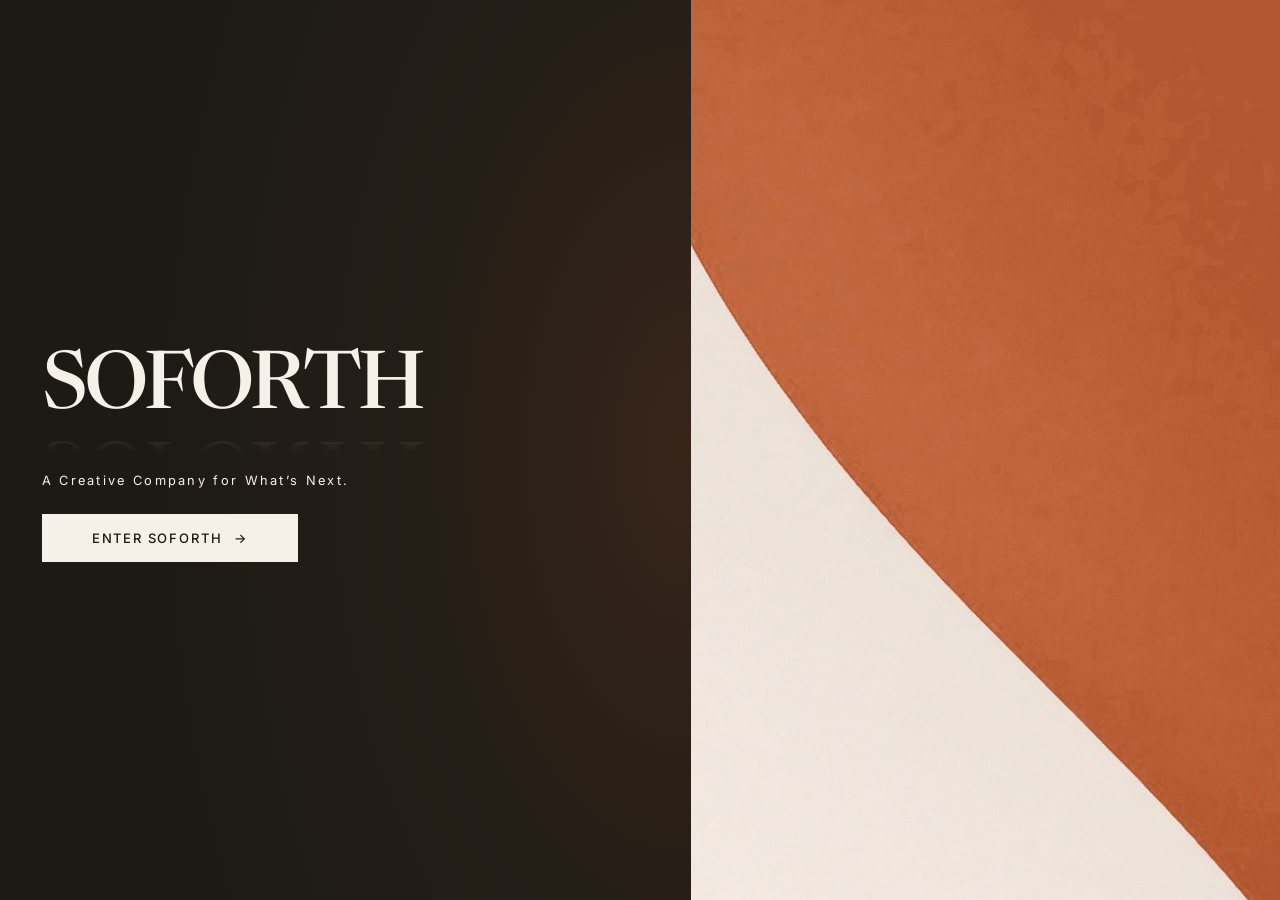
==== commit 15a9d814: "Entrance: warm light spill from the image and a faint glossy reflection under SOFORTH Co-Authored-By" ====
--- a/index.html
+++ b/index.html
@@ -16,7 +16,7 @@
   <link rel="preconnect" href="https://fonts.googleapis.com" />
   <link rel="preconnect" href="https://fonts.gstatic.com" crossorigin />
   <link href="https://fonts.googleapis.com/css2?family=Inter:wght@400;500&amp;family=Newsreader:ital,opsz,wght@0,6..72,500;1,6..72,500&amp;display=swap" rel="stylesheet" />
-  <link rel="stylesheet" href="/css/soforth-public.css?v=sf1120c" />
+  <link rel="stylesheet" href="/css/soforth-public.css?v=sf1120e" />
   <script>
     /* Browsers without cross-page view transitions get a short fade instead. */
     if (!("onpagereveal" in window)) document.documentElement.classList.add("no-xvt");
--- a/css/soforth-public.css
+++ b/css/soforth-public.css
@@ -1434,19 +1434,36 @@
 .learn--stage .tour__why strong { color: #f5f0e8; }
 .learn--stage .tour__tier { color: #d4a27f; }
 
-.tour__device { position: relative; margin-bottom: 3.2rem; -webkit-box-reflect: below 12px linear-gradient(to bottom, transparent 62%, rgba(255, 255, 255, 0.16)); }
+.tour__device { position: relative; margin-bottom: 3.2rem; -webkit-box-reflect: below 12px linear-gradient(to bottom, transparent 55%, rgba(255, 255, 255, 0.28)); }
 .tour__screen { position: relative; aspect-ratio: 16 / 11; display: grid; place-items: center; overflow: hidden; border: 9px solid #121110; border-radius: 12px 12px 4px 4px; background: #f5f0e8; box-shadow: 0 0 0 1px #2a2723, 0 0 90px -6px color-mix(in srgb, var(--glow) 30%, transparent), 0 28px 70px -24px color-mix(in srgb, var(--glow) 45%, transparent); }
 .tour__base { height: 11px; margin: 0 -5%; border-radius: 0 0 14px 14px; background: linear-gradient(#2b2925, #151412); box-shadow: 0 16px 26px -16px rgba(0, 0, 0, 0.9); }
 .tour__screen .tour__mock { width: 78%; max-height: 92%; overflow: hidden; zoom: 0.8; box-shadow: none; }
 .tour__screen .tour__mock.learn__phone { width: 64%; zoom: 0.66; }
-.tour__mock--sig { display: grid; place-items: center; gap: 0.6rem; width: auto !important; padding: 0 1rem; background: none; border: 0; text-align: center; overflow: visible !important; zoom: 1 !important; white-space: nowrap; }
-.tour__mock--sig b { font-family: Newsreader, Georgia, serif; font-weight: 500; font-style: italic; font-size: clamp(3rem, 7vw, 4.6rem); line-height: 1; }
-.tour__mock--sig p { margin: 0; padding-top: 0.6rem; border-top: 1px solid var(--ink); font-size: 11px; letter-spacing: 0.32em; }
+.tour__mock--sig { display: grid; justify-items: start; gap: 1rem; width: auto !important; padding: 0 1rem; background: none; border: 0; overflow: visible !important; zoom: 1 !important; }
+.tour__mock--sig b { font-family: Newsreader, Georgia, serif; font-weight: 500; font-size: clamp(2.6rem, 6.4vw, 4.4rem); letter-spacing: -0.045em; line-height: 0.88; }
+.tour__mock--sig p { margin: 0; font-family: Inter, Helvetica, Arial, sans-serif; font-weight: 400; font-size: clamp(0.72rem, 1.5vw, 0.95rem); letter-spacing: 0.11em; line-height: 1.6; color: #3c3832; }
 @media (min-width: 900px) {
   .learn--stage .tour__slide { grid-template-columns: minmax(0, 520px) minmax(0, 1fr); gap: 3.5rem; }
 }
 @media (max-width: 899px) {
-  .tour__mock--sig b { font-size: 2.6rem; }
-  .tour__mock--sig p { font-size: 9px; letter-spacing: 0.24em; }
   .learn--stage .tour__slide { padding: 2rem 14px 2.5rem; }
-}
+  .learn--stage .tour__device { margin-bottom: 6rem; }
+  .tour__screen { box-shadow: 0 0 0 1px #2a2723, 0 18px 40px -20px color-mix(in srgb, var(--glow) 40%, transparent); }
+}
+
+/* Gloss: a soft glare across each screen, a lit edge on the base, and a room glow that takes the screen's color */
+.tour__screen::after { content: ""; position: absolute; inset: 0; pointer-events: none; background: linear-gradient(115deg, rgba(255, 255, 255, 0.22) 0%, rgba(255, 255, 255, 0.06) 26%, rgba(255, 255, 255, 0) 44%); mix-blend-mode: screen; }
+.tour__base { background: linear-gradient(#4a4640 0, #2b2925 2px, #151412 100%); }
+.learn--stage .tour { position: relative; --glow: #d5ccb8; }
+.learn--stage .tour::before { content: ""; position: absolute; inset: 2rem -10% -2rem; pointer-events: none; background: radial-gradient(38% 46% at 28% 52%, color-mix(in srgb, var(--glow) 20%, transparent), transparent 100%); transition: background 0.5s ease; }
+@media (max-width: 899px) { .learn--stage .tour::before { background: radial-gradient(70% 30% at 50% 30%, color-mix(in srgb, var(--glow) 22%, transparent), transparent 100%); } }
+.learn--stage .tour > * { position: relative; }
+
+/* Entrance: a light touch of gloss. The orange image lights the room; the wordmark sits on a glossy surface. */
+.page-entrance .entrance__copy { position: relative; isolation: isolate; }
+.page-entrance .entrance__copy::before { content: ""; position: absolute; inset: 0; z-index: -1; pointer-events: none; background: linear-gradient(to bottom, rgba(182, 90, 50, 0.2), rgba(182, 90, 50, 0.05) 32%, transparent 60%); }
+.page-entrance .wordmark { margin-bottom: 0.42em; -webkit-box-reflect: below 2px linear-gradient(to bottom, transparent 62%, rgba(255, 255, 255, 0.16)); }
+@supports not (-webkit-box-reflect: below 0) { .page-entrance .wordmark { margin-bottom: 0; } }
+@media (min-width: 720px) {
+  .page-entrance .entrance__copy::before { background: radial-gradient(95% 130% at 100% 50%, rgba(182, 90, 50, 0.18), rgba(182, 90, 50, 0.06) 40%, transparent 85%); }
+}
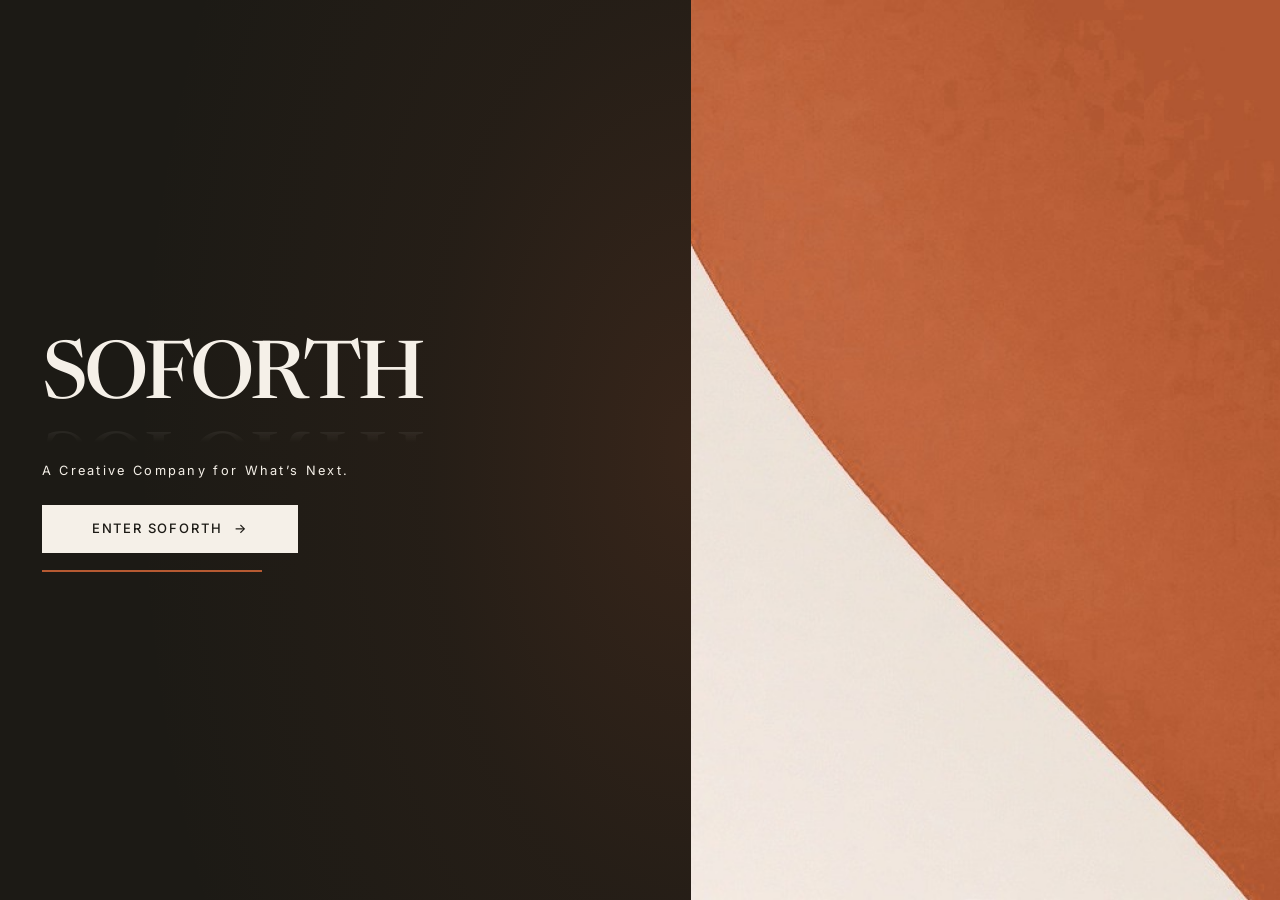
==== commit 49932c5d: "Entrance plays by itself; brushstroke under moving glass - Entrance: SOFORTH, then the line, then it" ====
--- a/index.html
+++ b/index.html
@@ -16,7 +16,7 @@
   <link rel="preconnect" href="https://fonts.googleapis.com" />
   <link rel="preconnect" href="https://fonts.gstatic.com" crossorigin />
   <link href="https://fonts.googleapis.com/css2?family=Inter:wght@400;500&amp;family=Newsreader:ital,opsz,wght@0,6..72,500;1,6..72,500&amp;display=swap" rel="stylesheet" />
-  <link rel="stylesheet" href="/css/soforth-public.css?v=sf1120e" />
+  <link rel="stylesheet" href="/css/soforth-public.css?v=sf1123a" />
   <script>
     /* Browsers without cross-page view transitions get a short fade instead. */
     if (!("onpagereveal" in window)) document.documentElement.classList.add("no-xvt");
@@ -33,6 +33,8 @@
         <p class="wordmark">SOFORTH</p>
         <h1 class="statement" id="promise" tabindex="-1">A Creative Company for What’s Next.</h1>
         <a class="enter" href="/studio/"><span>Enter Soforth</span><span class="enter__arrow" aria-hidden="true">→</span></a>
+        <span class="entrance__progress" aria-hidden="true"><i></i></span>
+        <p class="sr-live" aria-live="polite" id="entering"></p>
       </div>
       <figure class="entrance__visual">
         <img src="/images/connection.jpg" width="1280" height="720" alt="Bone and burnt orange sharing one curved edge." />
@@ -42,17 +44,52 @@
   <script>
     (function () {
       var root = document.documentElement;
-      if (!root.classList.contains("no-xvt")) return;
-      if (window.matchMedia("(prefers-reduced-motion: reduce)").matches) return;
+      var body = document.body;
       var enter = document.querySelector(".enter");
       if (!enter) return;
+      var reduce = window.matchMedia("(prefers-reduced-motion: reduce)").matches;
+      var noXvt = root.classList.contains("no-xvt");
+      var leaving = false;
+
+      function go() {
+        if (leaving) return;
+        leaving = true;
+        if (noXvt && !reduce) {
+          body.classList.add("is-leaving");
+          window.setTimeout(function () { window.location.href = enter.href; }, 420);
+        } else {
+          window.location.href = enter.href;
+        }
+      }
+
       enter.addEventListener("click", function (event) {
         if (event.metaKey || event.ctrlKey || event.shiftKey || event.button !== 0) return;
+        if (!noXvt || reduce) return; /* the browser's own transition handles it */
         event.preventDefault();
-        document.body.classList.add("is-leaving");
-        window.setTimeout(function () { window.location.href = enter.href; }, 420);
+        go();
       });
-      window.addEventListener("pageshow", function () { document.body.classList.remove("is-leaving"); });
+      window.addEventListener("pageshow", function () { body.classList.remove("is-leaving"); leaving = false; });
+
+      /* Plays by itself once per visit: SOFORTH, the line, then into the Studio. */
+      var seen = false;
+      try { seen = window.sessionStorage.getItem("sf-entered") === "1"; window.sessionStorage.setItem("sf-entered", "1"); } catch (e) {}
+      if (reduce || seen) return;
+      var HOLD = 3200;
+      body.style.setProperty("--sf-hold", HOLD + "ms");
+      body.classList.add("is-auto");
+      var timer = window.setTimeout(function () {
+        var live = document.getElementById("entering");
+        if (live) live.textContent = "Entering Soforth";
+        go();
+      }, HOLD);
+      /* Anyone who starts using the keyboard keeps the page: no surprise jump. */
+      function pause(event) {
+        if (event && event.target === enter && event.key === "Enter") return;
+        window.clearTimeout(timer);
+        body.classList.add("is-paused");
+        window.removeEventListener("keydown", pause);
+      }
+      window.addEventListener("keydown", pause);
     })();
   </script>
 </body>
--- a/css/soforth-public.css
+++ b/css/soforth-public.css
@@ -1467,3 +1467,72 @@
 @media (min-width: 720px) {
   .page-entrance .entrance__copy::before { background: radial-gradient(95% 130% at 100% 50%, rgba(182, 90, 50, 0.18), rgba(182, 90, 50, 0.06) 40%, transparent 85%); }
 }
+
+/* ------------------------------------------------------------------
+   Entrance plays by itself (23 Nov 2026): SOFORTH, then the line,
+   then it dissolves into the Studio. "Enter Soforth" stays as the
+   skip. Once per visit (sessionStorage), never on reduced motion.
+   ------------------------------------------------------------------ */
+.entrance__progress {
+  display: block;
+  width: min(220px, 60%);
+  height: 2px;
+  margin-top: 1.1rem;
+  background: rgba(245, 240, 232, 0.16);
+  overflow: hidden;
+}
+.entrance__progress i {
+  display: block;
+  height: 100%;
+  width: 100%;
+  background: var(--orange);
+  transform: scaleX(0);
+  transform-origin: left center;
+}
+.page-entrance.is-auto .entrance__progress i { animation: sf-progress var(--sf-hold, 3.2s) linear both; }
+.page-entrance.is-paused .entrance__progress { opacity: 0; }
+@keyframes sf-progress { to { transform: scaleX(1); } }
+
+@media (prefers-reduced-motion: no-preference) {
+  .page-entrance.is-auto .wordmark { animation: sf-play-in 0.9s 0.1s cubic-bezier(0.22, 0.61, 0.16, 1) both; }
+  .page-entrance.is-auto .statement { animation: sf-play-in 0.9s 0.75s cubic-bezier(0.22, 0.61, 0.16, 1) both; }
+  .page-entrance.is-auto .enter,
+  .page-entrance.is-auto .entrance__progress { animation: sf-play-in 0.7s 1.35s ease both; }
+}
+@keyframes sf-play-in {
+  from { opacity: 0; transform: translateY(10px); filter: blur(4px); }
+}
+.sr-live { position: absolute; width: 1px; height: 1px; overflow: hidden; clip: rect(0 0 0 0); white-space: nowrap; }
+
+/* ------------------------------------------------------------------
+   The brushstroke under glass (23 Nov 2026): the paint drifts slowly
+   (SVG displacement) and a soft sheen crosses the glass. Desktop with
+   motion only; phones and reduced motion keep the still image.
+   ------------------------------------------------------------------ */
+.brushglass { position: relative; overflow: hidden; isolation: isolate; }
+.brushglass img { display: block; width: 100%; height: 100%; object-fit: cover; }
+.brushglass::before,
+.brushglass::after { content: ""; position: absolute; inset: 0; pointer-events: none; }
+/* Glass: a cool edge light and a faint inner rim. */
+.brushglass::before {
+  z-index: 2;
+  background:
+    linear-gradient(160deg, rgba(255, 255, 255, 0.28) 0%, rgba(255, 255, 255, 0.04) 22%, transparent 45%),
+    radial-gradient(120% 80% at 80% 110%, rgba(182, 90, 50, 0.16), transparent 60%);
+  box-shadow: inset 0 0 0 1px rgba(255, 255, 255, 0.35), inset 0 -30px 60px -40px rgba(28, 26, 21, 0.35);
+}
+/* The sheen that crosses the glass. */
+.brushglass::after {
+  z-index: 3;
+  background: linear-gradient(105deg, transparent 35%, rgba(255, 255, 255, 0.38) 48%, rgba(255, 255, 255, 0.08) 54%, transparent 66%);
+  transform: translateX(-120%);
+}
+.brushglass__defs { position: absolute; width: 0; height: 0; }
+@media (min-width: 900px) and (prefers-reduced-motion: no-preference) {
+  .brushglass img { filter: url(#sf-wet-paint); transform: scale(1.04); }
+  .brushglass::after { animation: sf-glass-sheen 7s ease-in-out 1.5s infinite; }
+}
+@keyframes sf-glass-sheen {
+  0% { transform: translateX(-120%); }
+  45%, 100% { transform: translateX(120%); }
+}
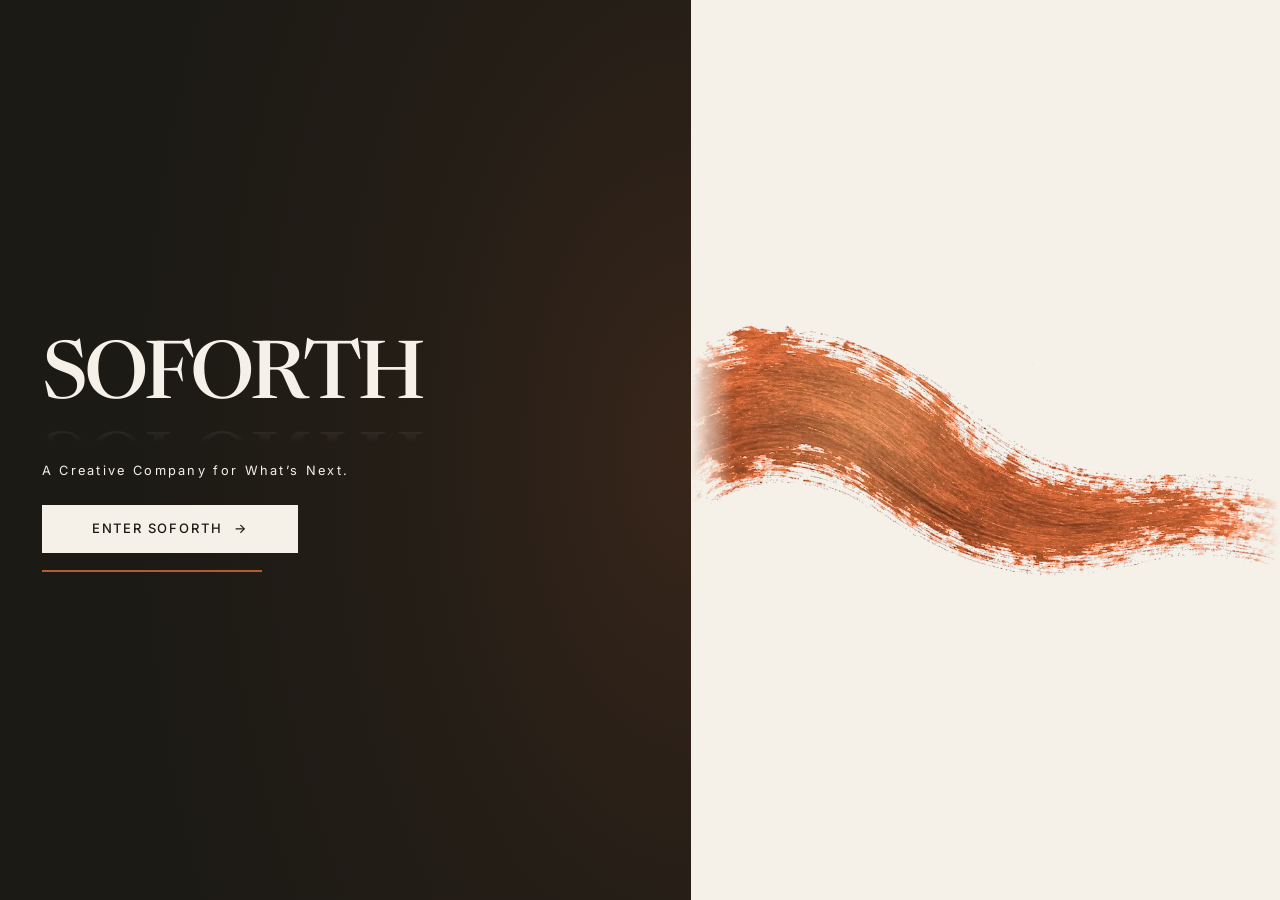
==== commit 0a17a46c: "Entrance and Studio hero: the signature brushstroke - Entrance: the curve photo is replaced by the b" ====
--- a/index.html
+++ b/index.html
@@ -16,7 +16,7 @@
   <link rel="preconnect" href="https://fonts.googleapis.com" />
   <link rel="preconnect" href="https://fonts.gstatic.com" crossorigin />
   <link href="https://fonts.googleapis.com/css2?family=Inter:wght@400;500&amp;family=Newsreader:ital,opsz,wght@0,6..72,500;1,6..72,500&amp;display=swap" rel="stylesheet" />
-  <link rel="stylesheet" href="/css/soforth-public.css?v=sf1123a" />
+  <link rel="stylesheet" href="/css/soforth-public.css?v=sf1125b" />
   <script>
     /* Browsers without cross-page view transitions get a short fade instead. */
     if (!("onpagereveal" in window)) document.documentElement.classList.add("no-xvt");
@@ -36,8 +36,11 @@
         <span class="entrance__progress" aria-hidden="true"><i></i></span>
         <p class="sr-live" aria-live="polite" id="entering"></p>
       </div>
-      <figure class="entrance__visual">
-        <img src="/images/connection.jpg" width="1280" height="720" alt="Bone and burnt orange sharing one curved edge." />
+      <figure class="entrance__visual" data-brush-area>
+        <div class="brushlive brushlive--entrance" data-brush>
+          <img src="/images/stroke.webp" width="864" height="392" alt="A single burnt orange brushstroke, painted across bone." fetchpriority="high" />
+          <span class="brushlive__sheen" aria-hidden="true"></span>
+        </div>
       </figure>
     </div>
   </header>
@@ -92,5 +95,6 @@
       window.addEventListener("keydown", pause);
     })();
   </script>
+  <script src="/js/soforth-brush.js?v=sf1125b" defer></script>
 </body>
 </html>
--- a/css/soforth-public.css
+++ b/css/soforth-public.css
@@ -934,6 +934,7 @@
    Entrance → Studio: the Entrance dissolves into the Studio
    (cross-page view transitions). The wordmark and the hero image
    carry across; everything else dissolves. 19 Nov 2026.
+   25 Nov 2026: the brushstroke carries across into the Studio hero.
    ------------------------------------------------------------------ */
 @view-transition { navigation: auto; }
 @media (prefers-reduced-motion: reduce) {
@@ -941,22 +942,23 @@
 }
 .page-entrance .wordmark,
 .page-studio .site-head__mark { view-transition-name: sf-wordmark; }
-.page-entrance .entrance__visual,
-.page-studio .opener > img { view-transition-name: sf-hero; }
-
+.brushlive--entrance,
+.brushlive--hero { view-transition-name: sf-brush; }
+
+/* The brushstroke travels: the same stroke, so a plain cross-fade
+   while the group moves reads as one stroke moving into place. */
 ::view-transition-group(sf-wordmark),
-::view-transition-group(sf-hero) {
-  animation-duration: 1.05s;
+::view-transition-group(sf-brush) {
+  animation-duration: 1.1s;
   animation-timing-function: cubic-bezier(0.22, 0.61, 0.16, 1);
 }
-::view-transition-old(sf-hero),
-::view-transition-new(sf-hero) {
+::view-transition-old(sf-brush),
+::view-transition-new(sf-brush) {
   height: 100%;
-  object-fit: cover;
-  animation-duration: 1.05s;
-}
-::view-transition-old(sf-hero) { animation-name: sf-dissolve-out; }
-::view-transition-new(sf-hero) { animation-name: sf-dissolve-in; }
+  object-fit: contain;
+  animation-duration: 1.1s;
+  animation-timing-function: cubic-bezier(0.22, 0.61, 0.16, 1);
+}
 ::view-transition-old(root) { animation: sf-dissolve-out 0.75s ease both; }
 ::view-transition-new(root) { animation: sf-rise-in 0.95s 0.12s cubic-bezier(0.22, 0.61, 0.16, 1) both; }
 @keyframes sf-dissolve-out {
@@ -1536,3 +1538,215 @@
   0% { transform: translateX(-120%); }
   45%, 100% { transform: translateX(120%); }
 }
+
+/* ------------------------------------------------------------------
+   The lit stage, carried down the page (23 Nov 2026, founder: "What you
+   get to use" is the bar). Let's talk and the closing brushstroke sit on
+   the same dark stage as lit, glossy cards that rise into view; Pulse
+   becomes a polished card. Phones keep the gloss, glow and sheen.
+   ------------------------------------------------------------------ */
+.page-studio .talk,
+.page-studio .expression--close {
+  position: relative;
+  isolation: isolate;
+  overflow: hidden;
+  background: #0c0b09;
+  border-top: 0;
+}
+.page-studio .talk::before,
+.page-studio .expression--close::before {
+  content: "";
+  position: absolute;
+  inset: 0;
+  z-index: -1;
+  pointer-events: none;
+  background: radial-gradient(46% 52% at 32% 46%, rgba(182, 90, 50, 0.22), transparent 100%);
+}
+.page-studio .expression--close::before { background: radial-gradient(48% 56% at 70% 50%, rgba(182, 90, 50, 0.24), transparent 100%); }
+.page-studio .talk { padding-bottom: 5.5rem; }
+
+/* Let's talk: a lit card that pops up. */
+.page-studio .talk__card {
+  position: relative;
+  overflow: hidden;
+  border-top: 0;
+  border-radius: 22px;
+  background: radial-gradient(120% 140% at 22% 0%, #3a2e26 0%, #1c1815 55%, #121110 100%);
+  box-shadow: 0 0 0 1px #2a2723, 0 0 90px -6px rgba(182, 90, 50, 0.3), 0 30px 70px -24px rgba(182, 90, 50, 0.55);
+  -webkit-box-reflect: below 14px linear-gradient(to bottom, transparent 78%, rgba(255, 255, 255, 0.1));
+}
+.page-studio .talk__card::after {
+  content: "";
+  position: absolute;
+  inset: 0;
+  pointer-events: none;
+  background: linear-gradient(115deg, rgba(255, 255, 255, 0.12) 0%, rgba(255, 255, 255, 0.03) 26%, rgba(255, 255, 255, 0) 44%);
+  mix-blend-mode: screen;
+}
+.page-studio .talk__card > * { position: relative; z-index: 1; }
+.page-studio .talk__steps li {
+  margin-top: 0.6rem;
+  padding: 0.85rem 1rem;
+  border: 1px solid rgba(245, 240, 232, 0.09);
+  border-radius: 14px;
+  background: linear-gradient(180deg, rgba(245, 240, 232, 0.06), rgba(245, 240, 232, 0.02));
+  box-shadow: inset 0 1px 0 rgba(255, 255, 255, 0.06);
+}
+.page-studio .talk__card.is-waiting { transform: translateY(26px) scale(0.965); }
+.page-studio .talk__card.is-waiting.is-in { transform: none; }
+@media (min-width: 900px) and (prefers-reduced-motion: no-preference) {
+  .page-studio .talk__card { transition: transform 0.6s cubic-bezier(0.22, 0.61, 0.16, 1), box-shadow 0.4s ease, opacity 0.6s ease; }
+  .page-studio .talk__card.is-in:hover,
+  .page-studio .talk__card:not(.is-waiting):hover {
+    transform: translateY(-4px);
+    box-shadow: 0 0 0 1px #3a342d, 0 0 110px -4px rgba(182, 90, 50, 0.4), 0 36px 80px -24px rgba(182, 90, 50, 0.65);
+  }
+}
+
+/* Closing band: the brushstroke as a lit pane of glass. */
+.page-studio .expression--close .expression__line { color: #f5f0e8; }
+.page-studio .expression--close .body { color: #d9cfbf; }
+.page-studio .expression--close figure.brushglass {
+  margin: 1.4rem var(--gutter) 3.4rem;
+  border-radius: 18px;
+  background: var(--bone);
+  box-shadow: 0 0 0 1px #2a2723, 0 0 90px -6px rgba(182, 90, 50, 0.32), 0 30px 70px -24px rgba(182, 90, 50, 0.6);
+  -webkit-box-reflect: below 12px linear-gradient(to bottom, transparent 62%, rgba(255, 255, 255, 0.2));
+}
+.page-studio .expression--close .expression__copy { padding-top: 0.4rem; }
+@media (min-width: 900px) {
+  .page-studio .expression--close figure.brushglass { margin: 3.4rem max(1.15rem, calc((100cqw - 1040px) / 2)) 4.6rem 0; min-height: 380px; }
+  .page-studio .expression--close .expression__copy { padding-top: 3rem; }
+}
+/* The sheen crosses the glass on phones too; only the paint drift is desktop-only. */
+@media (prefers-reduced-motion: no-preference) {
+  .brushglass::after { animation: sf-glass-sheen 7s ease-in-out 1.5s infinite; }
+}
+
+/* Pulse: a polished card that lifts off the page. */
+.page-studio .pulse__card {
+  position: relative;
+  overflow: hidden;
+  border: 0;
+  border-radius: 30px;
+  background: linear-gradient(180deg, #ffffff 0%, #fbf6ee 45%, #efe6d7 100%);
+  box-shadow: inset 0 1px 0 #ffffff, 0 30px 60px -34px rgba(28, 26, 21, 0.55), 0 10px 22px -16px rgba(182, 90, 50, 0.35);
+}
+.page-studio .pulse__card::after {
+  content: "";
+  position: absolute;
+  inset: 0 auto 0 0;
+  width: 30%;
+  pointer-events: none;
+  background: linear-gradient(100deg, transparent, rgba(255, 255, 255, 0.7), transparent);
+  transform: translateX(-120%);
+}
+@media (prefers-reduced-motion: no-preference) {
+  .page-studio .pulse__card::after { animation: sf-glass-sheen 9s ease-in-out 2s infinite; }
+}
+
+/* Legal footer (25 Nov 2026): business name, contact, Privacy and Terms. */
+.site-foot--legal { display: flex; flex-wrap: wrap; align-items: center; gap: 0 20px; color: var(--quiet); font-size: 15px; }
+
+/* ------------------------------------------------------------------
+   The signature brushstroke (25 Nov 2026). It paints itself in on the
+   Entrance, the light on the wet paint follows the pointer, and the
+   same stroke carries into the Studio hero. The ends taper like a
+   brush lifting off the paper. Reduced motion: the stroke is simply
+   there.
+   ------------------------------------------------------------------ */
+@property --px { syntax: "<percentage>"; inherits: true; initial-value: 30%; }
+@property --py { syntax: "<percentage>"; inherits: true; initial-value: 40%; }
+@property --sf-paint { syntax: "<percentage>"; inherits: false; initial-value: 100%; }
+
+.brushlive {
+  position: relative;
+  width: 100%;
+  aspect-ratio: 864 / 392;
+  --tx: 0px;
+  --ty: 0px;
+  -webkit-mask-image: linear-gradient(90deg, transparent 0%, #000 7%, #000 93%, transparent 100%);
+  mask-image: linear-gradient(90deg, transparent 0%, #000 7%, #000 93%, transparent 100%);
+}
+.brushlive img,
+.page-studio .opener .brushlive img {
+  width: 100%;
+  height: 100%;
+  min-height: 0;
+  max-height: none;
+  object-fit: contain;
+  transform: translate(var(--tx), var(--ty));
+  transition: transform 0.6s cubic-bezier(0.22, 0.61, 0.16, 1);
+}
+/* Light on the wet paint, cut to the shape of the stroke itself. */
+.brushlive__sheen {
+  position: absolute;
+  inset: 0;
+  pointer-events: none;
+  transform: translate(var(--tx), var(--ty));
+  transition: transform 0.6s cubic-bezier(0.22, 0.61, 0.16, 1);
+  background: radial-gradient(22% 46% at var(--px) var(--py), rgba(255, 236, 214, 0.75), rgba(255, 236, 214, 0) 100%);
+  mix-blend-mode: soft-light;
+  -webkit-mask: url(/images/stroke.webp) center / contain no-repeat;
+  mask: url(/images/stroke.webp) center / contain no-repeat;
+}
+
+/* Entrance: a bone panel beside the ink, the stroke across it. */
+.entrance__visual {
+  display: grid;
+  place-items: center;
+  height: 250px;
+  background: var(--bone);
+}
+.brushlive--entrance { width: 100%; }
+
+/* Studio hero: the stroke where the laptop was, on bone. */
+.page-studio .opener--brush { background: var(--bone); color: var(--ink); }
+.opener__brush {
+  display: grid;
+  place-items: center;
+  padding: 2.2rem 0 0.4rem;
+  overflow: hidden;
+}
+.brushlive--hero { width: 104%; margin-left: -4%; }
+
+@media (min-width: 720px) {
+  .entrance__visual { height: auto; }
+}
+@media (min-width: 900px) {
+  .opener__brush { padding: 3rem 0 3rem; }
+  .brushlive--hero { width: 106%; margin-left: -6%; }
+}
+
+@media (prefers-reduced-motion: no-preference) {
+  .entrance__visual img { animation: none; }
+  /* The stroke paints itself in, left to right, the way it was made. */
+  .brushlive--entrance {
+    -webkit-mask-image:
+      linear-gradient(90deg, transparent 0%, #000 7%, #000 93%, transparent 100%),
+      linear-gradient(90deg, #000 calc(var(--sf-paint) - 12%), transparent var(--sf-paint));
+    mask-image:
+      linear-gradient(90deg, transparent 0%, #000 7%, #000 93%, transparent 100%),
+      linear-gradient(90deg, #000 calc(var(--sf-paint) - 12%), transparent var(--sf-paint));
+    -webkit-mask-composite: source-in;
+    mask-composite: intersect;
+    animation: sf-paint-in 1.5s 0.25s cubic-bezier(0.55, 0.1, 0.25, 1) both;
+  }
+  /* The light drifts by itself until a pointer takes over. */
+  .brushlive__sheen { animation: sf-sheen-drift 9s ease-in-out infinite alternate; }
+  .brushlive.is-pointing .brushlive__sheen { animation: none; transition: transform 0.6s cubic-bezier(0.22, 0.61, 0.16, 1), --px 0.25s linear, --py 0.25s linear; }
+}
+/* On the Studio, the paint stays wet (desktop with motion only). */
+@media (min-width: 900px) and (prefers-reduced-motion: no-preference) {
+  .brushlive--hero img { filter: url(#sf-wet-paint); }
+}
+@keyframes sf-paint-in {
+  from { --sf-paint: 0%; }
+  to { --sf-paint: 112%; }
+}
+@keyframes sf-sheen-drift {
+  0% { --px: 12%; --py: 30%; }
+  50% { --px: 50%; --py: 62%; }
+  100% { --px: 88%; --py: 72%; }
+}
+
